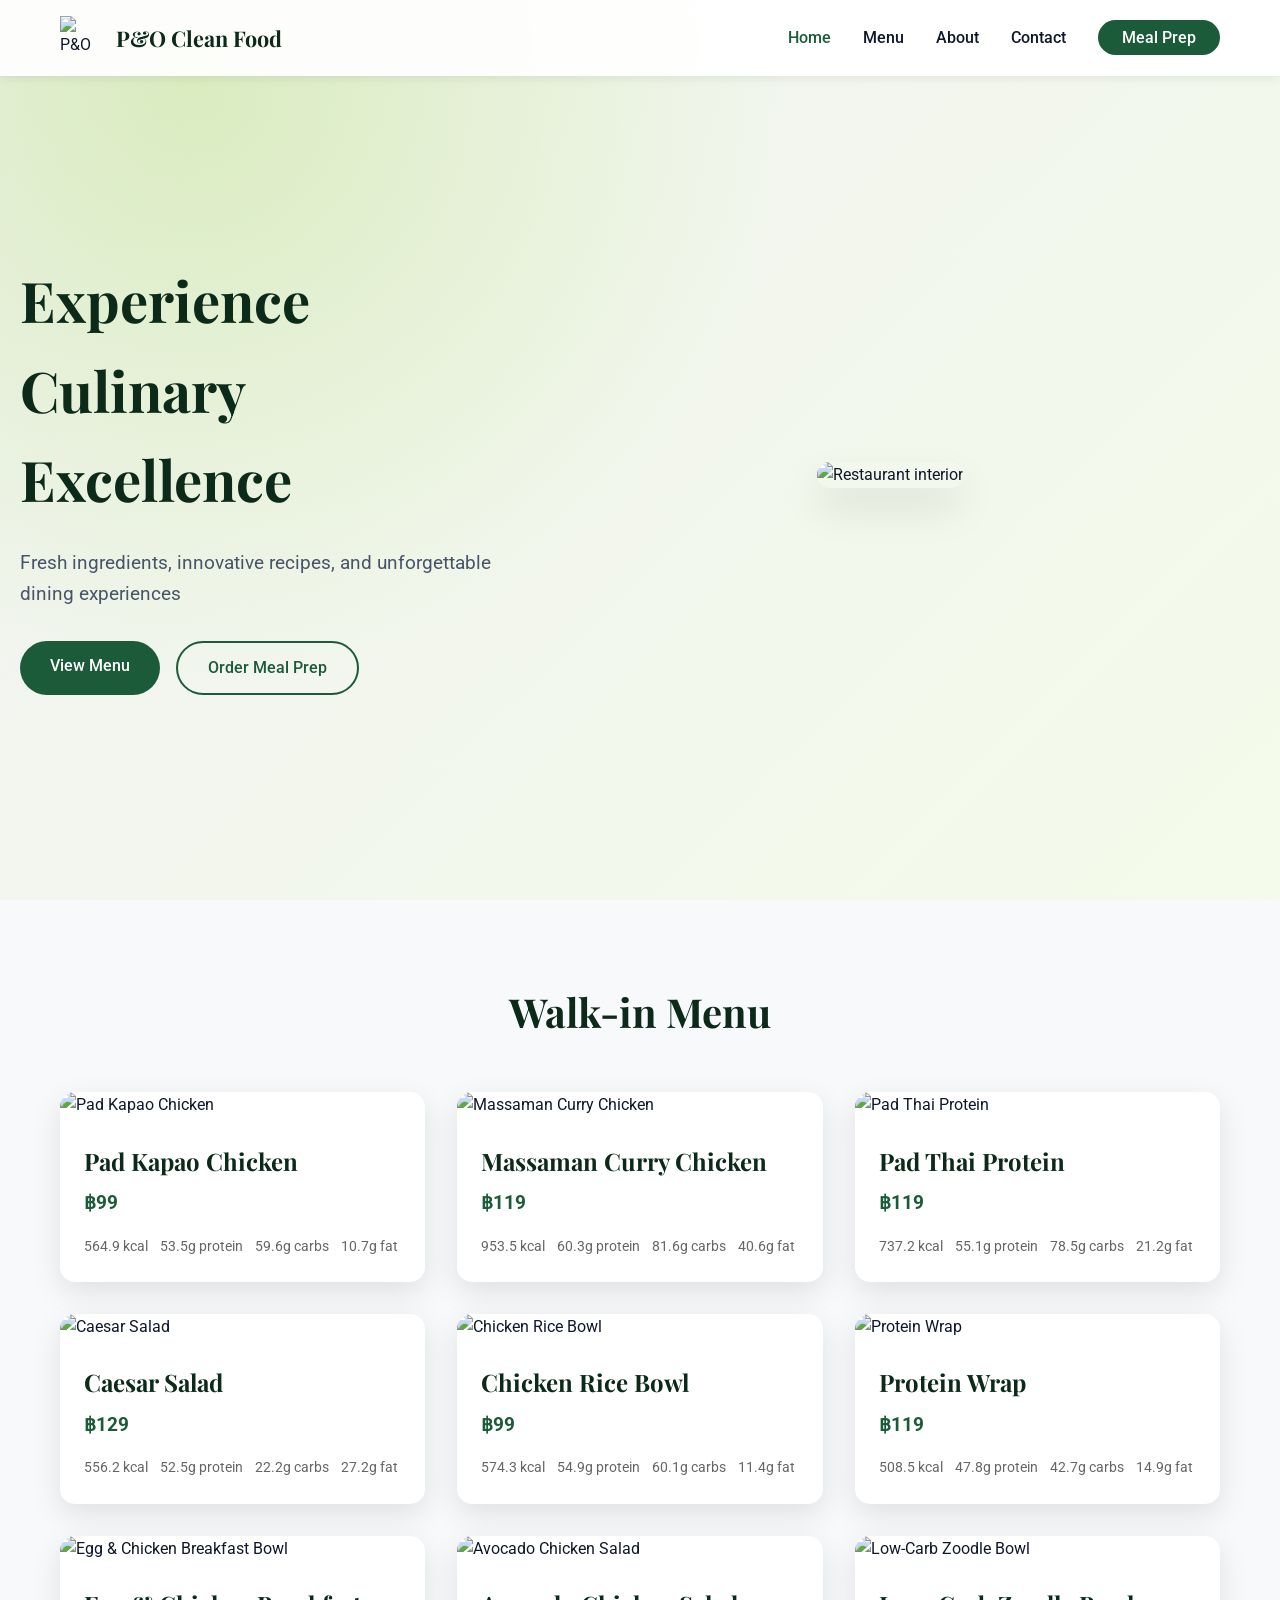
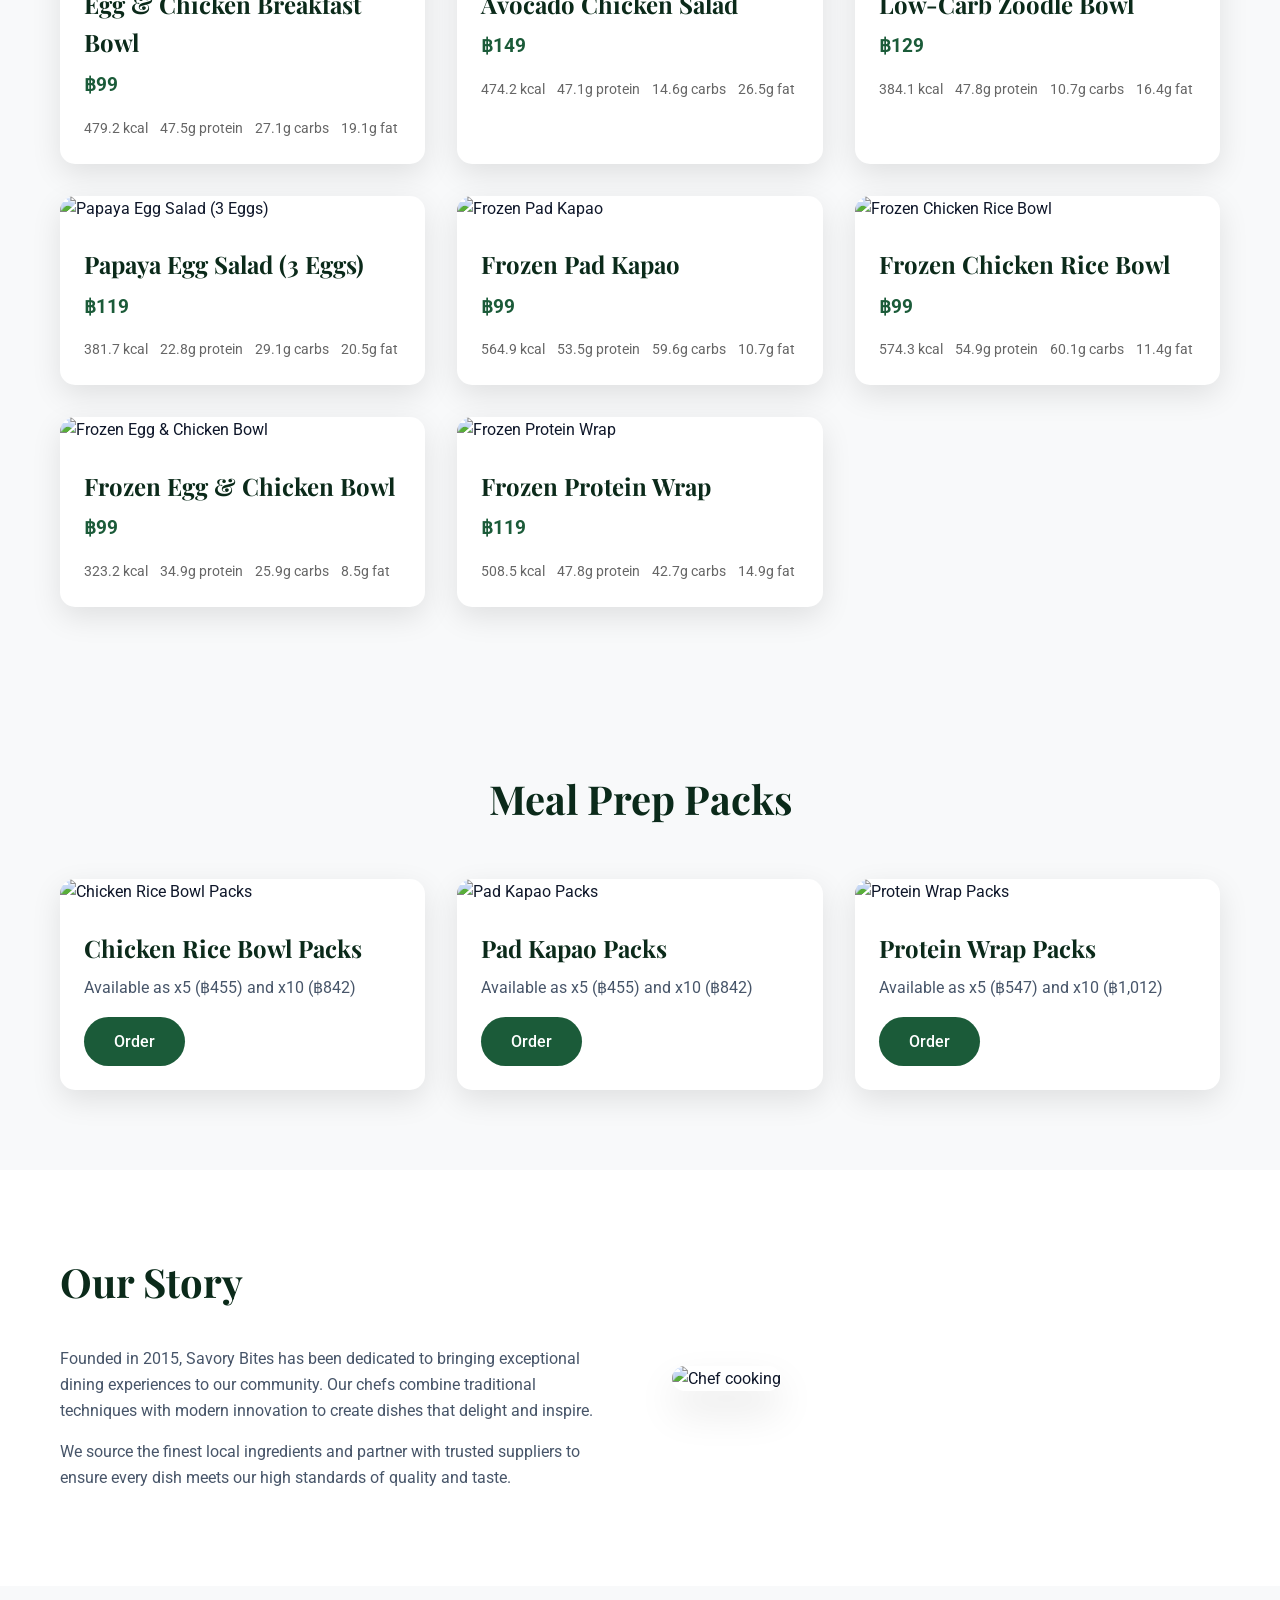
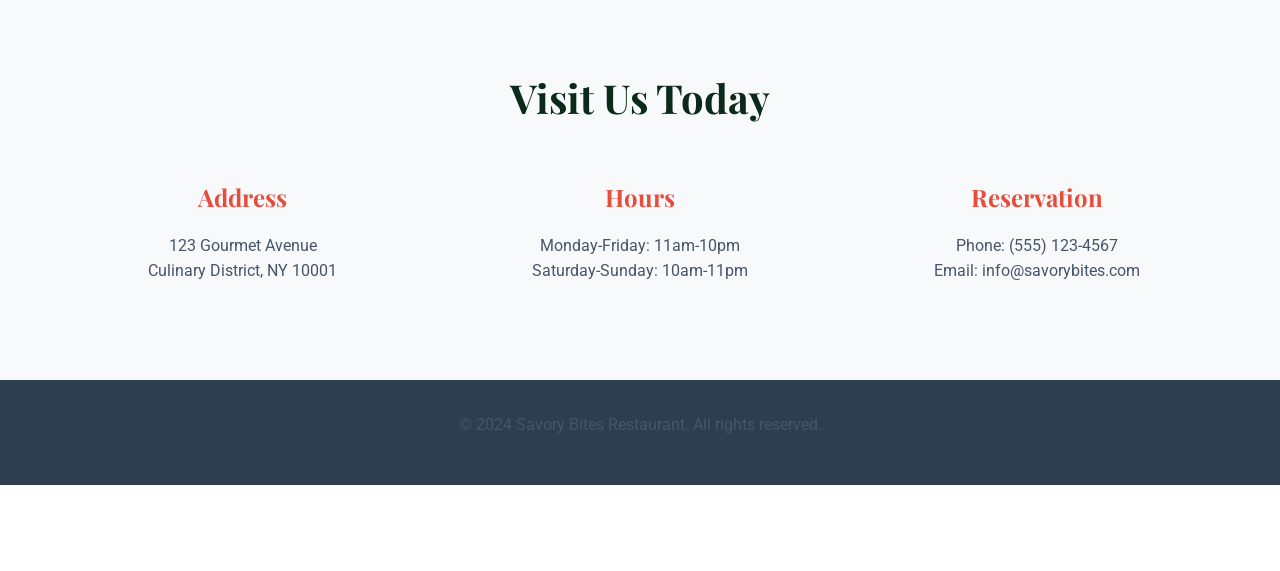
==== index.html @ ff05e1b7 "Initial commit" ====
<!DOCTYPE html>
<html lang="en">
<head>
    <meta charset="UTF-8">
    <meta name="viewport" content="width=device-width, initial-scale=1.0">
    <title>Savory Bites Restaurant</title>
    <link rel="stylesheet" href="styles.css">
    <link rel="icon" href="images/logo.png">
    <link rel="apple-touch-icon" href="images/logo.png">
    <link href="https://fonts.googleapis.com/css2?family=Playfair+Display:wght@400;700&family=Roboto:wght@300;400;500&display=swap" rel="stylesheet">
</head>
<body>
    <header>
        <nav class="navbar">
            <div class="nav-container">
                <div class="logo">
                    <a href="#home" class="brand">
                        <img class="brand-logo" src="images/logo.png" alt="P&O Clean Food" onerror="this.onerror=null;this.src='https://images.unsplash.com/photo-1490645935967-10de6ba17061?ixlib=rb-4.0.3&auto=format&fit=crop&w=256&q=80';">
                        <span class="brand-text">P&amp;O Clean Food</span>
                    </a>
                </div>
                <ul class="nav-menu">
                    <li><a href="#home">Home</a></li>
                    <li><a href="#menu">Menu</a></li>
                    <li><a href="#about">About</a></li>
                    <li><a href="#contact">Contact</a></li>
                    <li><a href="meal-prep.html" class="nav-cta">Meal Prep</a></li>
                </ul>
                <div class="hamburger">
                    <span></span>
                    <span></span>
                    <span></span>
                </div>
            </div>
        </nav>
    </header>

    <main>
        <section id="home" class="hero">
            <div class="hero-content">
                <h2>Experience Culinary Excellence</h2>
                <p>Fresh ingredients, innovative recipes, and unforgettable dining experiences</p>
                <div class="hero-buttons">
                    <a href="#menu" class="btn btn-primary">View Menu</a>
                    <a href="meal-prep.html" class="btn btn-secondary">Order Meal Prep</a>
                </div>
            </div>
            <div class="hero-image">
                <img src="https://images.unsplash.com/photo-1414235077428-338989a2e8c0?ixlib=rb-4.0.3&ixid=M3wxMjA3fDB8MHxwaG90by1wYWdlfHx8fGVufDB8fHx8fA%3D%3D&auto=format&fit=crop&w=2070&q=80" alt="Restaurant interior">
            </div>
        </section>

        <section id="menu" class="menu-section">
            <div class="container">
                <h2>Walk-in Menu</h2>
                <div class="menu-grid">
                    <div class="menu-item">
                        <img src="https://images.unsplash.com/photo-1604908554162-45f4b0d7d6b1?ixlib=rb-4.0.3&auto=format&fit=crop&w=1000&q=80" alt="Pad Kapao Chicken">
                        <h3>Pad Kapao Chicken</h3>
                        <p class="price">฿99</p>
                        <div class="menu-nutrition">
                            <span>564.9 kcal</span>
                            <span>53.5g protein</span>
                            <span>59.6g carbs</span>
                            <span>10.7g fat</span>
                        </div>
                    </div>
                    <div class="menu-item">
                        <img src="https://images.unsplash.com/photo-1604908176982-6c6d61c4b2f8?ixlib=rb-4.0.3&auto=format&fit=crop&w=1000&q=80" alt="Massaman Curry Chicken">
                        <h3>Massaman Curry Chicken</h3>
                        <p class="price">฿119</p>
                        <div class="menu-nutrition">
                            <span>953.5 kcal</span>
                            <span>60.3g protein</span>
                            <span>81.6g carbs</span>
                            <span>40.6g fat</span>
                        </div>
                    </div>
                    <div class="menu-item">
                        <img src="https://images.unsplash.com/photo-1585937421612-70a008356fbe?ixlib=rb-4.0.3&auto=format&fit=crop&w=1000&q=80" alt="Pad Thai Protein">
                        <h3>Pad Thai Protein</h3>
                        <p class="price">฿119</p>
                        <div class="menu-nutrition">
                            <span>737.2 kcal</span>
                            <span>55.1g protein</span>
                            <span>78.5g carbs</span>
                            <span>21.2g fat</span>
                        </div>
                    </div>
                    <div class="menu-item">
                        <img src="https://images.unsplash.com/photo-1550317138-10000687a72b?ixlib=rb-4.0.3&auto=format&fit=crop&w=1000&q=80" alt="Caesar Salad">
                        <h3>Caesar Salad</h3>
                        <p class="price">฿129</p>
                        <div class="menu-nutrition">
                            <span>556.2 kcal</span>
                            <span>52.5g protein</span>
                            <span>22.2g carbs</span>
                            <span>27.2g fat</span>
                        </div>
                    </div>
                    <div class="menu-item">
                        <img src="https://images.unsplash.com/photo-1512058564366-18510be2db19?ixlib=rb-4.0.3&auto=format&fit=crop&w=1000&q=80" alt="Chicken Rice Bowl">
                        <h3>Chicken Rice Bowl</h3>
                        <p class="price">฿99</p>
                        <div class="menu-nutrition">
                            <span>574.3 kcal</span>
                            <span>54.9g protein</span>
                            <span>60.1g carbs</span>
                            <span>11.4g fat</span>
                        </div>
                    </div>
                    <div class="menu-item">
                        <img src="https://images.unsplash.com/photo-1523986371872-9d3ba2e2f642?ixlib=rb-4.0.3&auto=format&fit=crop&w=1000&q=80" alt="Protein Wrap">
                        <h3>Protein Wrap</h3>
                        <p class="price">฿119</p>
                        <div class="menu-nutrition">
                            <span>508.5 kcal</span>
                            <span>47.8g protein</span>
                            <span>42.7g carbs</span>
                            <span>14.9g fat</span>
                        </div>
                    </div>
                    <div class="menu-item">
                        <img src="https://images.unsplash.com/photo-1604503468506-a8da13d82791?ixlib=rb-4.0.3&auto=format&fit=crop&w=1000&q=80" alt="Egg &amp; Chicken Breakfast Bowl">
                        <h3>Egg &amp; Chicken Breakfast Bowl</h3>
                        <p class="price">฿99</p>
                        <div class="menu-nutrition">
                            <span>479.2 kcal</span>
                            <span>47.5g protein</span>
                            <span>27.1g carbs</span>
                            <span>19.1g fat</span>
                        </div>
                    </div>
                    <div class="menu-item">
                        <img src="https://images.unsplash.com/photo-1551892374-ecf8754cf8b0?ixlib=rb-4.0.3&auto=format&fit=crop&w=1000&q=80" alt="Avocado Chicken Salad">
                        <h3>Avocado Chicken Salad</h3>
                        <p class="price">฿149</p>
                        <div class="menu-nutrition">
                            <span>474.2 kcal</span>
                            <span>47.1g protein</span>
                            <span>14.6g carbs</span>
                            <span>26.5g fat</span>
                        </div>
                    </div>
                    <div class="menu-item">
                        <img src="https://images.unsplash.com/photo-1512621776951-a57141f2eefd?ixlib=rb-4.0.3&auto=format&fit=crop&w=1000&q=80" alt="Low-Carb Zoodle Bowl">
                        <h3>Low-Carb Zoodle Bowl</h3>
                        <p class="price">฿129</p>
                        <div class="menu-nutrition">
                            <span>384.1 kcal</span>
                            <span>47.8g protein</span>
                            <span>10.7g carbs</span>
                            <span>16.4g fat</span>
                        </div>
                    </div>
                    <div class="menu-item">
                        <img src="https://images.unsplash.com/photo-1540189549336-e6e99c3679fe?ixlib=rb-4.0.3&auto=format&fit=crop&w=1000&q=80" alt="Papaya Egg Salad (3 Eggs)">
                        <h3>Papaya Egg Salad (3 Eggs)</h3>
                        <p class="price">฿119</p>
                        <div class="menu-nutrition">
                            <span>381.7 kcal</span>
                            <span>22.8g protein</span>
                            <span>29.1g carbs</span>
                            <span>20.5g fat</span>
                        </div>
                    </div>
                    <div class="menu-item">
                        <img src="https://images.unsplash.com/photo-1604908554162-45f4b0d7d6b1?ixlib=rb-4.0.3&auto=format&fit=crop&w=1000&q=80" alt="Frozen Pad Kapao">
                        <h3>Frozen Pad Kapao</h3>
                        <p class="price">฿99</p>
                        <div class="menu-nutrition">
                            <span>564.9 kcal</span>
                            <span>53.5g protein</span>
                            <span>59.6g carbs</span>
                            <span>10.7g fat</span>
                        </div>
                    </div>
                    <div class="menu-item">
                        <img src="https://images.unsplash.com/photo-1512058564366-18510be2db19?ixlib=rb-4.0.3&auto=format&fit=crop&w=1000&q=80" alt="Frozen Chicken Rice Bowl">
                        <h3>Frozen Chicken Rice Bowl</h3>
                        <p class="price">฿99</p>
                        <div class="menu-nutrition">
                            <span>574.3 kcal</span>
                            <span>54.9g protein</span>
                            <span>60.1g carbs</span>
                            <span>11.4g fat</span>
                        </div>
                    </div>
                    <div class="menu-item">
                        <img src="https://images.unsplash.com/photo-1617196034796-73c9a83994c4?ixlib=rb-4.0.3&auto=format&fit=crop&w=1000&q=80" alt="Frozen Egg &amp; Chicken Bowl">
                        <h3>Frozen Egg &amp; Chicken Bowl</h3>
                        <p class="price">฿99</p>
                        <div class="menu-nutrition">
                            <span>323.2 kcal</span>
                            <span>34.9g protein</span>
                            <span>25.9g carbs</span>
                            <span>8.5g fat</span>
                        </div>
                    </div>
                    <div class="menu-item">
                        <img src="https://images.unsplash.com/photo-1523986371872-9d3ba2e2f642?ixlib=rb-4.0.3&auto=format&fit=crop&w=1000&q=80" alt="Frozen Protein Wrap">
                        <h3>Frozen Protein Wrap</h3>
                        <p class="price">฿119</p>
                        <div class="menu-nutrition">
                            <span>508.5 kcal</span>
                            <span>47.8g protein</span>
                            <span>42.7g carbs</span>
                            <span>14.9g fat</span>
                        </div>
                    </div>
                </div>
            </div>
        </section>

        <section id="meal-prep" class="menu-section">
            <div class="container">
                <h2>Meal Prep Packs</h2>
                <div class="menu-grid">
                    <div class="menu-item">
                        <img src="https://images.unsplash.com/photo-1546069901-ba9599a7e63c?ixlib=rb-4.0.3&ixid=M3wxMjA3fDB8MHxwaG90by1wYWdlfHx8fGVufDB8fHx8fA%3D%3D&auto=format&fit=crop&w=1000&q=80" alt="Chicken Rice Bowl Packs">
                        <h3>Chicken Rice Bowl Packs</h3>
                        <p>Available as x5 (฿455) and x10 (฿842)</p>
                        <a href="meal-prep.html" class="btn btn-primary" style="margin: 0 1.5rem 1.5rem;">Order</a>
                    </div>
                    <div class="menu-item">
                        <img src="https://images.unsplash.com/photo-1604908554162-45f4b0d7d6b1?ixlib=rb-4.0.3&auto=format&fit=crop&w=1000&q=80" alt="Pad Kapao Packs">
                        <h3>Pad Kapao Packs</h3>
                        <p>Available as x5 (฿455) and x10 (฿842)</p>
                        <a href="meal-prep.html" class="btn btn-primary" style="margin: 0 1.5rem 1.5rem;">Order</a>
                    </div>
                    <div class="menu-item">
                        <img src="https://images.unsplash.com/photo-1523986371872-9d3ba2e2f642?ixlib=rb-4.0.3&auto=format&fit=crop&w=1000&q=80" alt="Protein Wrap Packs">
                        <h3>Protein Wrap Packs</h3>
                        <p>Available as x5 (฿547) and x10 (฿1,012)</p>
                        <a href="meal-prep.html" class="btn btn-primary" style="margin: 0 1.5rem 1.5rem;">Order</a>
                    </div>
                </div>
            </div>
        </section>

        <section id="about" class="about-section">
            <div class="container">
                <div class="about-content">
                    <div class="about-text">
                        <h2>Our Story</h2>
                        <p>Founded in 2015, Savory Bites has been dedicated to bringing exceptional dining experiences to our community. Our chefs combine traditional techniques with modern innovation to create dishes that delight and inspire.</p>
                        <p>We source the finest local ingredients and partner with trusted suppliers to ensure every dish meets our high standards of quality and taste.</p>
                    </div>
                    <div class="about-image">
                        <img src="https://images.unsplash.com/photo-1556761175-b413da4baf28?ixlib=rb-4.0.3&ixid=M3wxMjA3fDB8MHxwaG90by1wYWdlfHx8fGVufDB8fHx8fA%3D%3D&auto=format&fit=crop&w=1000&q=80" alt="Chef cooking">
                    </div>
                </div>
            </div>
        </section>

        <section id="contact" class="contact-section">
            <div class="container">
                <h2>Visit Us Today</h2>
                <div class="contact-info">
                    <div class="contact-item">
                        <h3>Address</h3>
                        <p>123 Gourmet Avenue<br>Culinary District, NY 10001</p>
                    </div>
                    <div class="contact-item">
                        <h3>Hours</h3>
                        <p>Monday-Friday: 11am-10pm<br>Saturday-Sunday: 10am-11pm</p>
                    </div>
                    <div class="contact-item">
                        <h3>Reservation</h3>
                        <p>Phone: (555) 123-4567<br>Email: info@savorybites.com</p>
                    </div>
                </div>
            </div>
        </section>
    </main>

    <footer>
        <div class="container">
            <p>&copy; 2024 Savory Bites Restaurant. All rights reserved.</p>
        </div>
    </footer>

    <script src="script.js"></script>
</body>
</html>
---- styles.css ----
/* Reset and Base Styles */
* {
    margin: 0;
    padding: 0;
    box-sizing: border-box;
}

body {
    font-family: 'Roboto', sans-serif;
    line-height: 1.6;
    color: var(--text);
    background-color: var(--bg);
}

:root {
    --bg: #ffffff;
    --surface: #ffffff;
    --text: #0f172a;
    --muted: #475569;

    --brand-900: #0b2a1a;
    --brand-700: #0f3d26;
    --brand-500: #1b5b39;
    --accent-500: #94d52d;
    --accent-600: #7fb923;

    --primary: var(--brand-500);
    --primary-hover: var(--brand-700);
    --accent: var(--accent-500);
    --danger: #e74c3c;

    --shadow: 0 10px 30px rgba(0,0,0,0.10);
}

.container {
    max-width: 1200px;
    margin: 0 auto;
    padding: 0 20px;
}

/* Typography */
h1, h2, h3 {
    font-family: 'Playfair Display', serif;
    margin-bottom: 1rem;
}

h1 {
    font-size: 3rem;
    color: var(--brand-900);
}

h2 {
    font-size: 2.5rem;
    color: var(--brand-900);
    text-align: center;
    margin-bottom: 3rem;
}

h3 {
    font-size: 1.5rem;
    color: var(--brand-900);
}

p {
    margin-bottom: 1rem;
    color: var(--muted);
}

/* Navigation */
.navbar {
    background: rgba(255,255,255,0.92);
    backdrop-filter: blur(10px);
    box-shadow: 0 2px 10px rgba(0,0,0,0.08);
    position: fixed;
    top: 0;
    width: 100%;
    z-index: 1000;
}

.nav-container {
    display: flex;
    justify-content: space-between;
    align-items: center;
    padding: 1rem 20px;
    max-width: 1200px;
    margin: 0 auto;
}

.brand {
    display: flex;
    align-items: center;
    gap: 0.75rem;
    text-decoration: none;
    color: inherit;
    min-width: 0;
}

.brand-logo {
    width: 44px;
    height: 44px;
    object-fit: contain;
}

.brand-text {
    font-family: 'Playfair Display', serif;
    font-weight: 700;
    font-size: 1.35rem;
    color: var(--brand-900);
    white-space: nowrap;
    overflow: hidden;
    text-overflow: ellipsis;
}

.nav-menu {
    display: flex;
    list-style: none;
    gap: 2rem;
}

.nav-menu a {
    text-decoration: none;
    color: var(--text);
    font-weight: 500;
    transition: color 0.3s ease;
}

.nav-menu a:hover,
.nav-menu a.active {
    color: var(--primary);
}

.nav-cta {
    background: var(--primary);
    color: white !important;
    padding: 0.5rem 1.5rem;
    border-radius: 25px;
    transition: background 0.3s ease;
}

.nav-cta:hover {
    background: var(--primary-hover) !important;
}

.hamburger {
    display: none;
    flex-direction: column;
    cursor: pointer;
}

.hamburger span {
    width: 25px;
    height: 3px;
    background: #333;
    margin: 3px 0;
    transition: 0.3s;
}

/* Buttons */
.btn {
    display: inline-block;
    padding: 12px 30px;
    text-decoration: none;
    border-radius: 30px;
    font-weight: 500;
    transition: all 0.3s ease;
    border: none;
    cursor: pointer;
    font-size: 1rem;
}

.btn-primary {
    background: var(--primary);
    color: white;
}

.btn-primary:hover {
    background: var(--primary-hover);
    transform: translateY(-2px);
}

.btn-secondary {
    background: transparent;
    color: var(--primary);
    border: 2px solid var(--primary);
}

.btn-secondary:hover {
    background: var(--primary);
    color: white;
}

.btn-sm {
    padding: 8px 16px;
    font-size: 0.9rem;
}

/* Hero Section */
.hero {
    display: flex;
    align-items: center;
    min-height: 100vh;
    padding: 100px 20px 50px;
    background: radial-gradient(1200px circle at 15% 10%, rgba(148, 213, 45, 0.25), transparent 50%),
        linear-gradient(135deg, rgba(11, 42, 26, 0.06) 0%, rgba(148, 213, 45, 0.10) 100%);
}

.hero-content {
    flex: 1;
    max-width: 500px;
}

.hero-content h2 {
    font-size: 3.5rem;
    margin-bottom: 1.5rem;
    text-align: left;
    color: var(--brand-900);
}

.hero-content p {
    font-size: 1.2rem;
    margin-bottom: 2rem;
    color: var(--muted);
}

.hero-buttons {
    display: flex;
    gap: 1rem;
}

.hero-image {
    flex: 1;
    text-align: center;
}

.hero-image img {
    max-width: 100%;
    height: auto;
    border-radius: 20px;
    box-shadow: 0 20px 40px rgba(0,0,0,0.1);
}

/* Menu Section */
.menu-section {
    padding: 80px 0;
    background: #f8f9fa;
}

.menu-grid {
    display: grid;
    grid-template-columns: repeat(auto-fit, minmax(300px, 1fr));
    gap: 2rem;
}

.menu-item {
    background: white;
    border-radius: 15px;
    overflow: hidden;
    box-shadow: var(--shadow);
    transition: transform 0.3s ease, box-shadow 0.3s ease;
}

.menu-item:hover {
    transform: translateY(-10px);
    box-shadow: 0 20px 40px rgba(0,0,0,0.15);
}

.menu-item img {
    width: 100%;
    height: 200px;
    object-fit: cover;
}

.menu-item h3 {
    padding: 1.5rem 1.5rem 0.5rem;
    margin: 0;
}

.menu-item p {
    padding: 0 1.5rem;
    margin-bottom: 1rem;
}

.price {
    display: block;
    padding: 0 1.5rem 1.5rem;
    font-weight: bold;
    color: var(--primary);
    font-size: 1.2rem;
}

.menu-nutrition {
    display: flex;
    gap: 0.75rem;
    flex-wrap: wrap;
    padding: 0 1.5rem 1.5rem;
    font-size: 0.9rem;
    color: #666;
}

/* About Section */
.about-section {
    padding: 80px 0;
}

.about-content {
    display: grid;
    grid-template-columns: 1fr 1fr;
    gap: 4rem;
    align-items: center;
}

.about-text h2 {
    text-align: left;
    margin-bottom: 2rem;
}

.about-image img {
    width: 100%;
    height: auto;
    border-radius: 15px;
    box-shadow: 0 20px 40px rgba(0,0,0,0.1);
}

/* Contact Section */
.contact-section {
    padding: 80px 0;
    background: #f8f9fa;
}

.contact-info {
    display: grid;
    grid-template-columns: repeat(auto-fit, minmax(250px, 1fr));
    gap: 2rem;
    text-align: center;
}

.contact-item h3 {
    color: #e74c3c;
    margin-bottom: 1rem;
}

/* Footer */
footer {
    background: #2c3e50;
    color: white;
    text-align: center;
    padding: 2rem 0;
}

.mini-cart {
    position: fixed;
    left: 0;
    right: 0;
    bottom: 0;
    z-index: 1200;
    padding: 12px;
    background: rgba(255,255,255,0.90);
    backdrop-filter: blur(10px);
    border-top: 1px solid rgba(15, 23, 42, 0.08);
}

.mini-cart__content {
    max-width: 1200px;
    margin: 0 auto;
    display: flex;
    gap: 12px;
    align-items: center;
    justify-content: space-between;
}

.mini-cart__items {
    display: flex;
    gap: 8px;
    flex-wrap: wrap;
    align-items: center;
    min-width: 0;
    flex: 1;
}

.mini-cart__pill {
    display: inline-flex;
    align-items: center;
    padding: 6px 10px;
    border-radius: 999px;
    background: rgba(27, 91, 57, 0.10);
    color: var(--brand-900);
    font-size: 0.9rem;
    white-space: nowrap;
}

.mini-cart__right {
    display: flex;
    gap: 10px;
    align-items: center;
}

.mini-cart__total {
    font-weight: 800;
    color: var(--primary);
}

.modal {
    position: fixed;
    inset: 0;
    z-index: 1400;
    display: flex;
    align-items: center;
    justify-content: center;
    padding: 16px;
}

.modal__backdrop {
    position: absolute;
    inset: 0;
    background: rgba(2, 6, 23, 0.55);
}

.modal__panel {
    position: relative;
    width: 100%;
    max-width: 560px;
    background: var(--surface);
    border-radius: 16px;
    box-shadow: 0 30px 80px rgba(0,0,0,0.35);
    overflow: hidden;
}

.modal__header {
    display: flex;
    align-items: center;
    justify-content: space-between;
    padding: 16px 18px;
    border-bottom: 1px solid rgba(15, 23, 42, 0.08);
}

.modal__header h3 {
    margin: 0;
}

.modal__close {
    width: 40px;
    height: 40px;
    border-radius: 10px;
    border: none;
    background: rgba(27, 91, 57, 0.10);
    color: var(--brand-900);
    font-size: 1.6rem;
    cursor: pointer;
}

.modal__body {
    padding: 16px 18px;
}

.modal__footer {
    padding: 14px 18px;
    border-top: 1px solid rgba(15, 23, 42, 0.08);
    display: flex;
    justify-content: flex-end;
    gap: 10px;
}

.form-row {
    margin-bottom: 14px;
}

.form-label {
    display: block;
    font-weight: 700;
    color: var(--brand-900);
    margin-bottom: 8px;
}

.form-input {
    width: 100%;
    padding: 12px 12px;
    border-radius: 12px;
    border: 2px solid rgba(15, 23, 42, 0.12);
    outline: none;
    font-size: 1rem;
}

.form-input:focus {
    border-color: rgba(27, 91, 57, 0.45);
    box-shadow: 0 0 0 4px rgba(148, 213, 45, 0.18);
}

.segmented {
    display: grid;
    grid-template-columns: 1fr 1fr;
    gap: 10px;
}

.segmented__item {
    display: flex;
    align-items: center;
    justify-content: center;
    gap: 10px;
    padding: 12px 12px;
    border: 2px solid rgba(15, 23, 42, 0.12);
    border-radius: 12px;
    cursor: pointer;
    user-select: none;
    color: var(--brand-900);
    font-weight: 700;
}

.segmented__item input {
    accent-color: var(--primary);
}

.modal__preview {
    margin-top: 16px;
}

.modal__preview-title {
    font-weight: 800;
    color: var(--brand-900);
    margin-bottom: 8px;
}

.modal__preview-box {
    margin: 0;
    white-space: pre-wrap;
    background: rgba(2, 6, 23, 0.04);
    border: 1px solid rgba(15, 23, 42, 0.08);
    border-radius: 12px;
    padding: 12px;
    color: var(--text);
    max-height: 200px;
    overflow: auto;
}

body {
    padding-bottom: 86px;
}

/* Meal Prep Specific Styles */
.meal-prep-hero {
    background: radial-gradient(900px circle at 20% 15%, rgba(148, 213, 45, 0.35), transparent 55%),
        linear-gradient(135deg, var(--brand-900) 0%, var(--brand-500) 100%);
    color: white;
    text-align: center;
    padding: 150px 20px 80px;
}

.meal-prep-hero h1 {
    font-size: 3.5rem;
    margin-bottom: 1rem;
    color: white;
}

.meal-prep-hero p {
    font-size: 1.3rem;
    color: rgba(255,255,255,0.9);
    max-width: 600px;
    margin: 0 auto;
}

.meal-prep-options {
    padding: 80px 0;
}

.plan-grid {
    display: grid;
    grid-template-columns: repeat(auto-fit, minmax(300px, 1fr));
    gap: 2rem;
}

.plan-card {
    background: white;
    border-radius: 15px;
    padding: 2rem;
    box-shadow: 0 10px 30px rgba(0,0,0,0.1);
    transition: transform 0.3s ease, box-shadow 0.3s ease;
    position: relative;
}

.plan-card:hover {
    transform: translateY(-5px);
    box-shadow: 0 20px 40px rgba(0,0,0,0.15);
}

.plan-card.featured {
    border: 3px solid #e74c3c;
    transform: scale(1.05);
}

.plan-badge {
    position: absolute;
    top: -15px;
    left: 50%;
    transform: translateX(-50%);
    background: #e74c3c;
    color: white;
    padding: 5px 20px;
    border-radius: 20px;
    font-size: 0.9rem;
    font-weight: bold;
}

.plan-header {
    text-align: center;
    margin-bottom: 2rem;
}

.plan-header h3 {
    margin-bottom: 1rem;
}

.plan-price {
    font-size: 2.5rem;
    font-weight: bold;
    color: #e74c3c;
}

.plan-price span {
    font-size: 1rem;
    color: #666;
    font-weight: normal;
}

.plan-features {
    list-style: none;
    margin-bottom: 2rem;
}

.plan-features li {
    padding: 0.5rem 0;
    border-bottom: 1px solid #eee;
    text-align: center;
}

.plan-features li:last-child {
    border-bottom: none;
}

/* Menu Selection */
.menu-selection {
    padding: 80px 0;
    background: #f8f9fa;
}

.meal-filters {
    display: flex;
    justify-content: center;
    gap: 1rem;
    margin-bottom: 3rem;
    flex-wrap: wrap;
}

.filter-btn {
    padding: 10px 20px;
    border: 2px solid #e74c3c;
    background: transparent;
    color: #e74c3c;
    border-radius: 25px;
    cursor: pointer;
    transition: all 0.3s ease;
    font-weight: 500;
}

.filter-btn.active,
.filter-btn:hover {
    background: #e74c3c;
    color: white;
}

.meals-grid {
    display: grid;
    grid-template-columns: repeat(auto-fit, minmax(350px, 1fr));
    gap: 2rem;
}

.meal-item {
    background: white;
    border-radius: 15px;
    overflow: hidden;
    box-shadow: 0 10px 30px rgba(0,0,0,0.1);
    transition: transform 0.3s ease;
}

.meal-item:hover {
    transform: translateY(-5px);
}

.meal-item img {
    width: 100%;
    height: 200px;
    object-fit: cover;
}

.meal-info {
    padding: 1.5rem;
}

.meal-price {
    margin: 0.25rem 0 0.75rem;
    font-weight: 700;
    color: var(--primary);
}

.meal-nutrition {
    display: flex;
    gap: 1rem;
    margin: 1rem 0;
    font-size: 0.9rem;
    color: #666;
    flex-wrap: wrap;
}

.meal-actions {
    display: flex;
    align-items: center;
    gap: 1rem;
}

.qty-stepper {
    display: inline-flex;
    align-items: center;
    border: 2px solid #ddd;
    border-radius: 10px;
    overflow: hidden;
    background: #fff;
}

.qty-btn {
    width: 44px;
    height: 40px;
    border: none;
    background: rgba(27, 91, 57, 0.10);
    color: var(--brand-900);
    font-weight: 800;
    font-size: 1.2rem;
    cursor: pointer;
}

.qty-btn:active {
    transform: translateY(1px);
}

.meal-quantity {
    width: 56px;
    height: 40px;
    padding: 8px;
    border: none;
    border-left: 2px solid #ddd;
    border-right: 2px solid #ddd;
    border-radius: 0;
    text-align: center;
    font-weight: 700;
}

.meal-quantity::-webkit-outer-spin-button,
.meal-quantity::-webkit-inner-spin-button {
    -webkit-appearance: none;
    margin: 0;
}

.meal-quantity {
    -moz-appearance: textfield;
    appearance: textfield;
}

/* Cart Summary */
.cart-summary {
    padding: 80px 0;
    background: white;
}

.cart-items {
    margin-bottom: 2rem;
}

.cart-item {
    display: flex;
    justify-content: space-between;
    align-items: center;
    padding: 1rem;
    border-bottom: 1px solid #eee;
}

.cart-total {
    text-align: right;
    font-size: 1.5rem;
    font-weight: bold;
    color: var(--primary);
    margin-bottom: 2rem;
}

.checkout-btn {
    display: block;
    width: 100%;
    max-width: 300px;
    margin: 0 auto;
}

/* Delivery Info */
.delivery-info {
    padding: 80px 0;
    background: #f8f9fa;
}

.delivery-grid {
    display: grid;
    grid-template-columns: repeat(auto-fit, minmax(250px, 1fr));
    gap: 2rem;
    text-align: center;
}

.delivery-icon {
    font-size: 3rem;
    margin-bottom: 1rem;
}

.delivery-item h3 {
    color: #e74c3c;
    margin-bottom: 1rem;
}

/* Responsive Design */
@media (max-width: 768px) {
    .hamburger {
        display: flex;
    }

    .nav-menu {
        position: fixed;
        left: -100%;
        top: 76px;
        flex-direction: column;
        background-color: white;
        width: 100%;
        text-align: center;
        transition: 0.3s;
        box-shadow: 0 10px 27px rgba(0,0,0,0.05);
        padding: 2rem 0;
    }

    .brand-logo {
        width: 38px;
        height: 38px;
    }

    .brand-text {
        font-size: 1.1rem;
    }

    .nav-menu.active {
        left: 0;
    }

    .hero {
        flex-direction: column;
        text-align: center;
        padding: 100px 20px 50px;
    }

    .hero-content {
        max-width: 100%;
        margin-bottom: 2rem;
    }

    .hero-content h2 {
        font-size: 2.5rem;
        text-align: center;
    }

    .hero-buttons {
        justify-content: center;
        flex-wrap: wrap;
    }

    .about-content {
        grid-template-columns: 1fr;
        gap: 2rem;
    }

    .plan-card.featured {
        transform: scale(1);
    }

    .meals-grid {
        grid-template-columns: 1fr;
    }

    .menu-grid {
        grid-template-columns: 1fr;
    }

    .meal-filters {
        justify-content: center;
    }
}

@media (max-width: 480px) {
    h1 {
        font-size: 2.5rem;
    }

    h2 {
        font-size: 2rem;
    }

    .hero-content h2 {
        font-size: 2rem;
    }

    .nav-container {
        padding: 0.85rem 16px;
    }

    .brand-logo {
        width: 34px;
        height: 34px;
    }

    .brand-text {
        font-size: 1.05rem;
        max-width: 180px;
    }

    .mini-cart {
        padding: 10px;
    }

    .mini-cart__content {
        align-items: stretch;
        flex-direction: column;
    }

    .mini-cart__right {
        width: 100%;
        justify-content: space-between;
    }

    .modal__footer {
        flex-direction: column;
    }

    .modal__footer .btn {
        width: 100%;
    }

    .meal-prep-hero h1 {
        font-size: 2.5rem;
    }

    .plan-grid {
        grid-template-columns: 1fr;
    }

    .delivery-grid {
        grid-template-columns: 1fr;
    }

    .meal-actions {
        gap: 0.75rem;
        justify-content: space-between;
    }
}
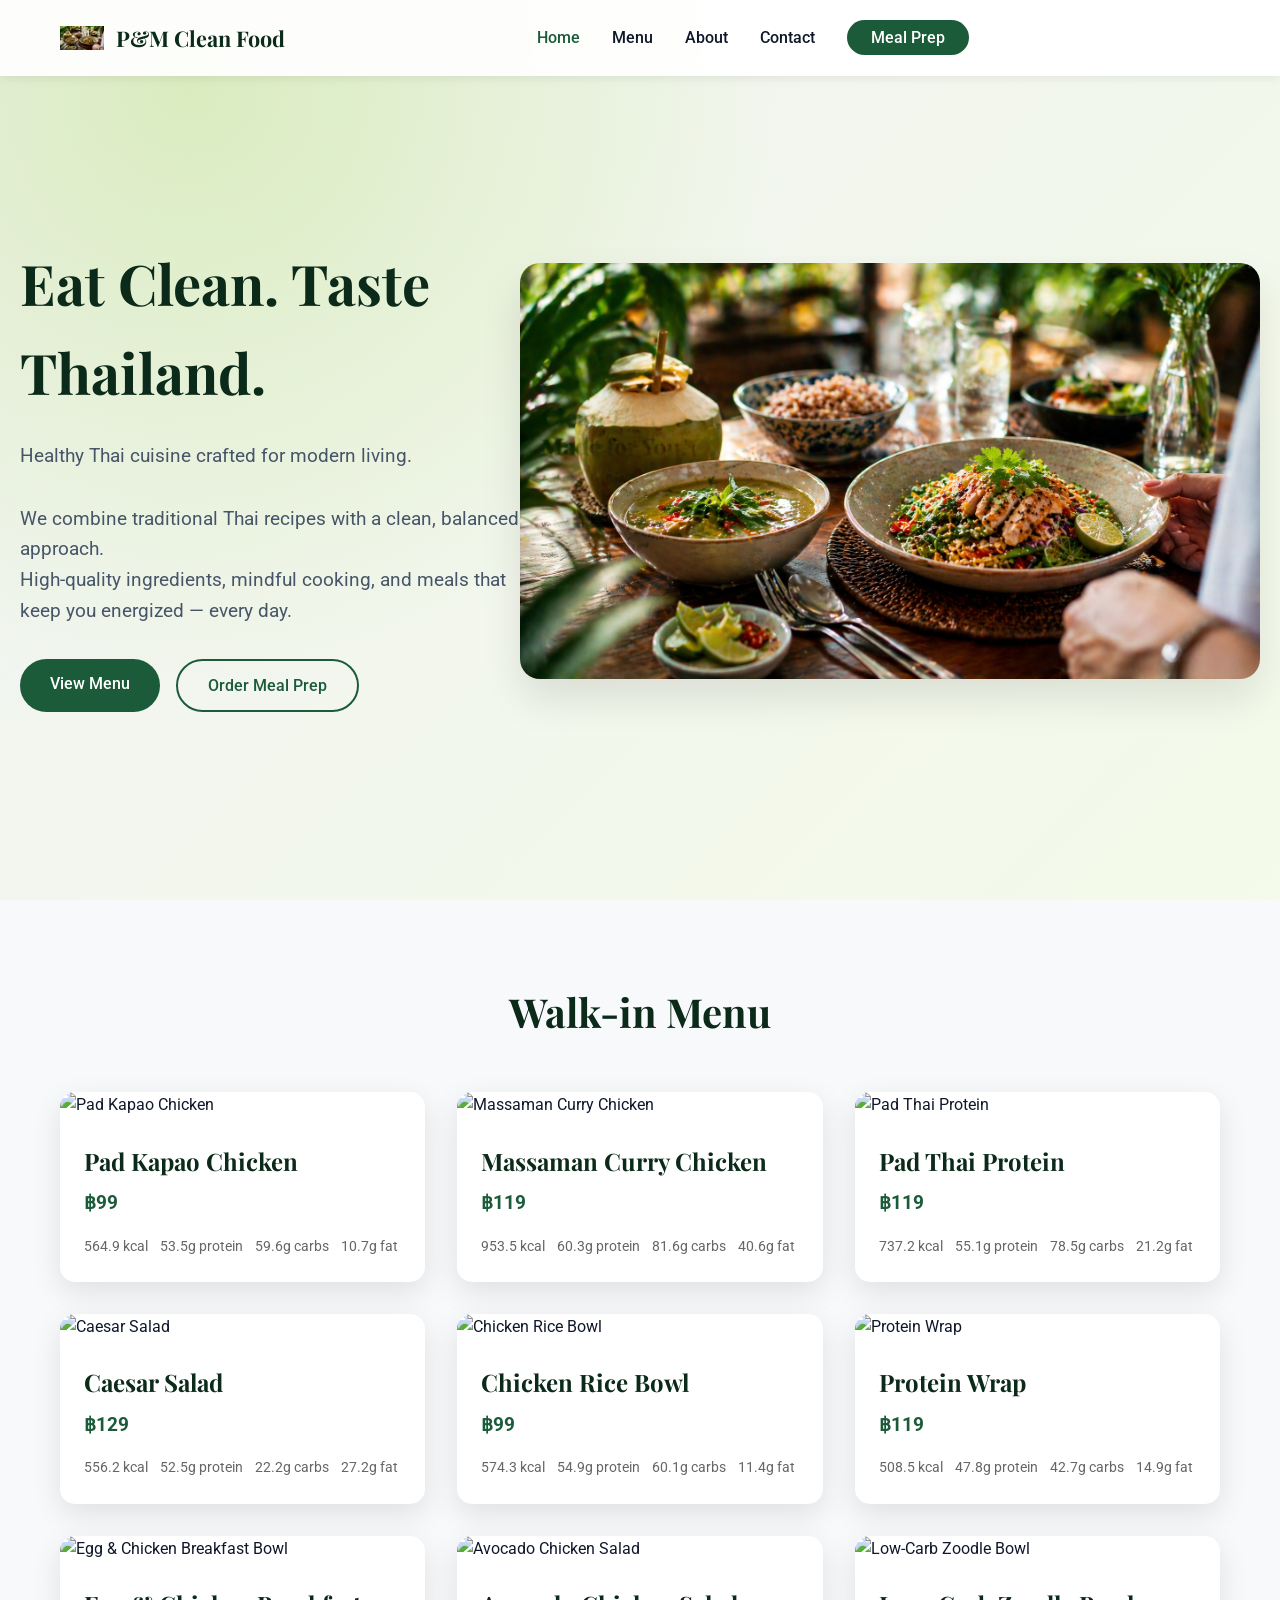
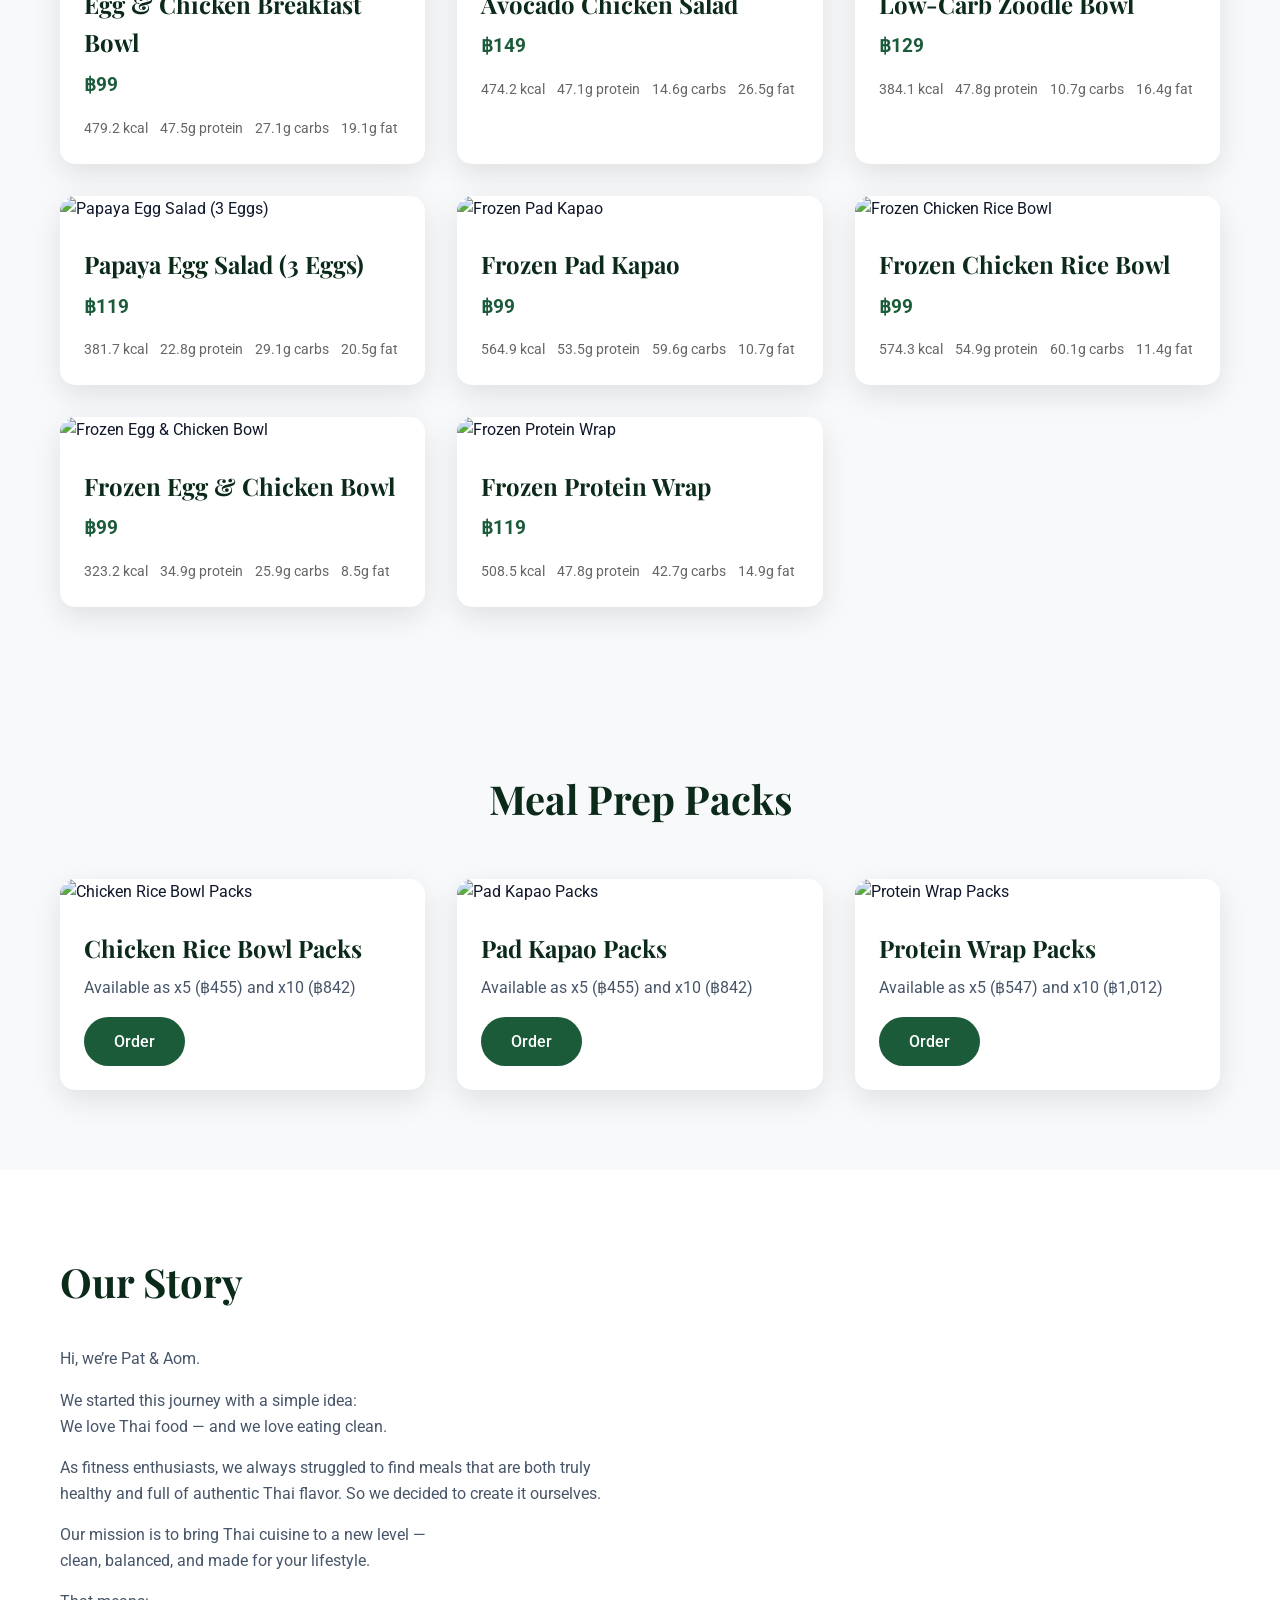
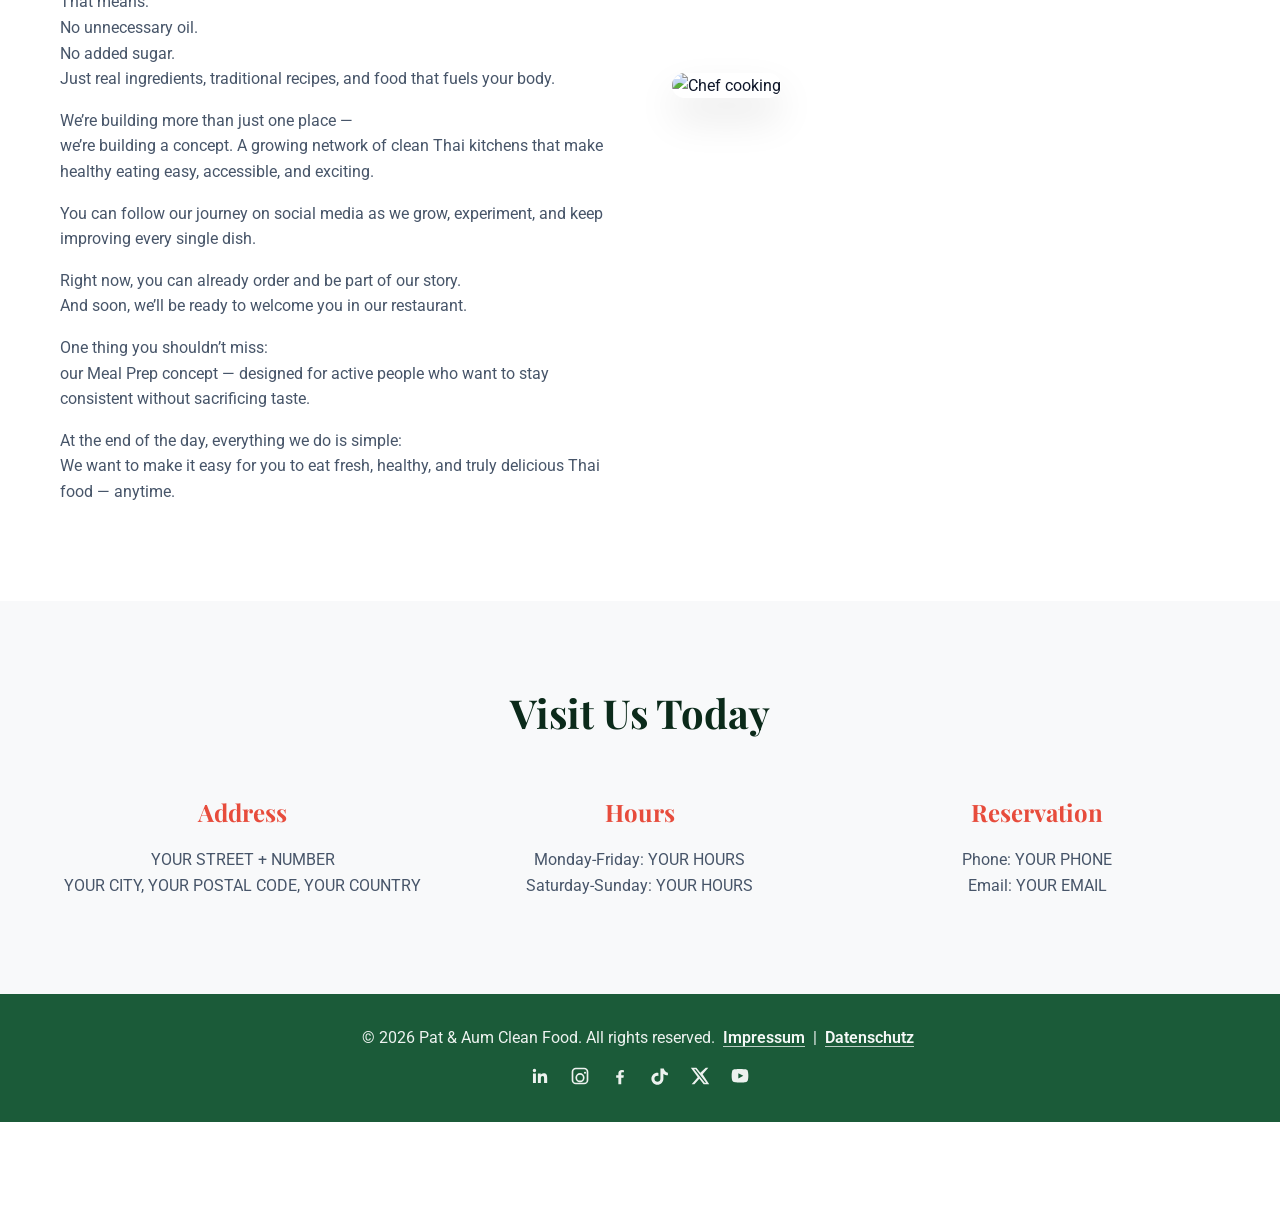
==== commit e6902f30: "Update branding, SEO, legal pages, UI improvements" ====
--- a/index.html
+++ b/index.html
@@ -3,7 +3,27 @@
 <head>
     <meta charset="UTF-8">
     <meta name="viewport" content="width=device-width, initial-scale=1.0">
-    <title>Savory Bites Restaurant</title>
+    <title>Pat &amp; Aum Clean Food</title>
+    <!-- SEO: Update the content values below to match your business (IMPORTANT for Google + Instagram link previews) -->
+    <!-- SEO TODO: Change this description to your real short marketing text (max ~160 chars). -->
+    <meta name="description" content="Pat &amp; Aum Clean Food – healthy Thai meal prep and clean food in Thailand. Order via WhatsApp for pickup or delivery.">
+    <!-- SEO TODO: Replace with your public website URL once deployed (e.g. https://pat-aum-clean-food.com/) -->
+    <link rel="canonical" href="https://example.com/">
+
+    <!-- Social Preview (Instagram/Facebook/WhatsApp) -->
+    <meta property="og:type" content="website">
+    <!-- SEO TODO: Replace with your deployed homepage URL -->
+    <meta property="og:url" content="https://example.com/">
+    <meta property="og:title" content="Pat &amp; Aum Clean Food">
+    <meta property="og:description" content="Healthy Thai meal prep and clean food. Order via WhatsApp for pickup or delivery.">
+    <!-- SEO TODO: Replace with a real public image URL (1200x630) once deployed. For now we point to the local logo. -->
+    <meta property="og:image" content="images/logo.png">
+
+    <!-- Twitter/X (also used by some preview generators) -->
+    <meta name="twitter:card" content="summary_large_image">
+    <meta name="twitter:title" content="Pat &amp; Aum Clean Food">
+    <meta name="twitter:description" content="Healthy Thai meal prep and clean food. Order via WhatsApp for pickup or delivery.">
+    <meta name="twitter:image" content="images/logo.png">
     <link rel="stylesheet" href="styles.css">
     <link rel="icon" href="images/logo.png">
     <link rel="apple-touch-icon" href="images/logo.png">
@@ -15,8 +35,8 @@
             <div class="nav-container">
                 <div class="logo">
                     <a href="#home" class="brand">
-                        <img class="brand-logo" src="images/logo.png" alt="P&O Clean Food" onerror="this.onerror=null;this.src='https://images.unsplash.com/photo-1490645935967-10de6ba17061?ixlib=rb-4.0.3&auto=format&fit=crop&w=256&q=80';">
-                        <span class="brand-text">P&amp;O Clean Food</span>
+                        <img class="brand-logo" src="images/logo-landing.png" alt="Pat &amp; Aum Clean Food" onerror="this.onerror=null;this.src='https://images.unsplash.com/photo-1490645935967-10de6ba17061?ixlib=rb-4.0.3&auto=format&fit=crop&w=256&q=80';">
+                        <span class="brand-text">P&amp;M Clean Food</span>
                     </a>
                 </div>
                 <ul class="nav-menu">
@@ -26,10 +46,13 @@
                     <li><a href="#contact">Contact</a></li>
                     <li><a href="meal-prep.html" class="nav-cta">Meal Prep</a></li>
                 </ul>
-                <div class="hamburger">
-                    <span></span>
-                    <span></span>
-                    <span></span>
+                <div class="nav-actions">
+                    <a href="meal-prep.html" class="nav-cta mobile-cta">Meal Prep</a>
+                    <div class="hamburger">
+                        <span></span>
+                        <span></span>
+                        <span></span>
+                    </div>
                 </div>
             </div>
         </nav>
@@ -38,15 +61,19 @@
     <main>
         <section id="home" class="hero">
             <div class="hero-content">
-                <h2>Experience Culinary Excellence</h2>
-                <p>Fresh ingredients, innovative recipes, and unforgettable dining experiences</p>
+                <h2>Eat Clean. Taste Thailand.</h2>
+                <p>Healthy Thai cuisine crafted for modern living.</p>
+                <div class="hero-image hero-image--inline">
+                    <img src="images/hero.png" alt="Restaurant interior">
+                </div>
+                <p>We combine traditional Thai recipes with a clean, balanced approach.<br>High-quality ingredients, mindful cooking, and meals that keep you energized — every day.</p>
                 <div class="hero-buttons">
                     <a href="#menu" class="btn btn-primary">View Menu</a>
                     <a href="meal-prep.html" class="btn btn-secondary">Order Meal Prep</a>
                 </div>
             </div>
-            <div class="hero-image">
-                <img src="https://images.unsplash.com/photo-1414235077428-338989a2e8c0?ixlib=rb-4.0.3&ixid=M3wxMjA3fDB8MHxwaG90by1wYWdlfHx8fGVufDB8fHx8fA%3D%3D&auto=format&fit=crop&w=2070&q=80" alt="Restaurant interior">
+            <div class="hero-image hero-image--main">
+                <img src="images/hero.png" alt="Restaurant interior">
             </div>
         </section>
 
@@ -55,7 +82,8 @@
                 <h2>Walk-in Menu</h2>
                 <div class="menu-grid">
                     <div class="menu-item">
-                        <img src="https://images.unsplash.com/photo-1604908554162-45f4b0d7d6b1?ixlib=rb-4.0.3&auto=format&fit=crop&w=1000&q=80" alt="Pad Kapao Chicken">
+                        <!-- Place image at: images/walkin/pad-kapao-chicken.jpg -->
+                        <img src="images/walkin/pad-kapao-chicken.jpg" alt="Pad Kapao Chicken" onerror="this.onerror=null;this.src='https://images.unsplash.com/photo-1490645935967-10de6ba17061?ixlib=rb-4.0.3&auto=format&fit=crop&w=1000&q=80';">
                         <h3>Pad Kapao Chicken</h3>
                         <p class="price">฿99</p>
                         <div class="menu-nutrition">
@@ -66,7 +94,8 @@
                         </div>
                     </div>
                     <div class="menu-item">
-                        <img src="https://images.unsplash.com/photo-1604908176982-6c6d61c4b2f8?ixlib=rb-4.0.3&auto=format&fit=crop&w=1000&q=80" alt="Massaman Curry Chicken">
+                        <!-- Place image at: images/walkin/massaman-curry-chicken.jpg -->
+                        <img src="images/walkin/massaman-curry-chicken.jpg" alt="Massaman Curry Chicken" onerror="this.onerror=null;this.src='https://images.unsplash.com/photo-1490645935967-10de6ba17061?ixlib=rb-4.0.3&auto=format&fit=crop&w=1000&q=80';">
                         <h3>Massaman Curry Chicken</h3>
                         <p class="price">฿119</p>
                         <div class="menu-nutrition">
@@ -77,7 +106,8 @@
                         </div>
                     </div>
                     <div class="menu-item">
-                        <img src="https://images.unsplash.com/photo-1585937421612-70a008356fbe?ixlib=rb-4.0.3&auto=format&fit=crop&w=1000&q=80" alt="Pad Thai Protein">
+                        <!-- Place image at: images/walkin/pad-thai-protein.jpg -->
+                        <img src="images/walkin/pad-thai-protein.jpg" alt="Pad Thai Protein" onerror="this.onerror=null;this.src='https://images.unsplash.com/photo-1490645935967-10de6ba17061?ixlib=rb-4.0.3&auto=format&fit=crop&w=1000&q=80';">
                         <h3>Pad Thai Protein</h3>
                         <p class="price">฿119</p>
                         <div class="menu-nutrition">
@@ -88,7 +118,8 @@
                         </div>
                     </div>
                     <div class="menu-item">
-                        <img src="https://images.unsplash.com/photo-1550317138-10000687a72b?ixlib=rb-4.0.3&auto=format&fit=crop&w=1000&q=80" alt="Caesar Salad">
+                        <!-- Place image at: images/walkin/caesar-salad.jpg -->
+                        <img src="images/walkin/caesar-salad.jpg" alt="Caesar Salad" onerror="this.onerror=null;this.src='https://images.unsplash.com/photo-1490645935967-10de6ba17061?ixlib=rb-4.0.3&auto=format&fit=crop&w=1000&q=80';">
                         <h3>Caesar Salad</h3>
                         <p class="price">฿129</p>
                         <div class="menu-nutrition">
@@ -99,7 +130,8 @@
                         </div>
                     </div>
                     <div class="menu-item">
-                        <img src="https://images.unsplash.com/photo-1512058564366-18510be2db19?ixlib=rb-4.0.3&auto=format&fit=crop&w=1000&q=80" alt="Chicken Rice Bowl">
+                        <!-- Place image at: images/walkin/chicken-rice-bowl.jpg -->
+                        <img src="images/walkin/chicken-rice-bowl.jpg" alt="Chicken Rice Bowl" onerror="this.onerror=null;this.src='https://images.unsplash.com/photo-1490645935967-10de6ba17061?ixlib=rb-4.0.3&auto=format&fit=crop&w=1000&q=80';">
                         <h3>Chicken Rice Bowl</h3>
                         <p class="price">฿99</p>
                         <div class="menu-nutrition">
@@ -110,7 +142,8 @@
                         </div>
                     </div>
                     <div class="menu-item">
-                        <img src="https://images.unsplash.com/photo-1523986371872-9d3ba2e2f642?ixlib=rb-4.0.3&auto=format&fit=crop&w=1000&q=80" alt="Protein Wrap">
+                        <!-- Place image at: images/walkin/protein-wrap.jpg -->
+                        <img src="images/walkin/protein-wrap.jpg" alt="Protein Wrap" onerror="this.onerror=null;this.src='https://images.unsplash.com/photo-1490645935967-10de6ba17061?ixlib=rb-4.0.3&auto=format&fit=crop&w=1000&q=80';">
                         <h3>Protein Wrap</h3>
                         <p class="price">฿119</p>
                         <div class="menu-nutrition">
@@ -121,7 +154,8 @@
                         </div>
                     </div>
                     <div class="menu-item">
-                        <img src="https://images.unsplash.com/photo-1604503468506-a8da13d82791?ixlib=rb-4.0.3&auto=format&fit=crop&w=1000&q=80" alt="Egg &amp; Chicken Breakfast Bowl">
+                        <!-- Place image at: images/walkin/egg-chicken-breakfast-bowl.jpg -->
+                        <img src="images/walkin/egg-chicken-breakfast-bowl.jpg" alt="Egg &amp; Chicken Breakfast Bowl" onerror="this.onerror=null;this.src='https://images.unsplash.com/photo-1490645935967-10de6ba17061?ixlib=rb-4.0.3&auto=format&fit=crop&w=1000&q=80';">
                         <h3>Egg &amp; Chicken Breakfast Bowl</h3>
                         <p class="price">฿99</p>
                         <div class="menu-nutrition">
@@ -132,7 +166,8 @@
                         </div>
                     </div>
                     <div class="menu-item">
-                        <img src="https://images.unsplash.com/photo-1551892374-ecf8754cf8b0?ixlib=rb-4.0.3&auto=format&fit=crop&w=1000&q=80" alt="Avocado Chicken Salad">
+                        <!-- Place image at: images/walkin/avocado-chicken-salad.jpg -->
+                        <img src="images/walkin/avocado-chicken-salad.jpg" alt="Avocado Chicken Salad" onerror="this.onerror=null;this.src='https://images.unsplash.com/photo-1490645935967-10de6ba17061?ixlib=rb-4.0.3&auto=format&fit=crop&w=1000&q=80';">
                         <h3>Avocado Chicken Salad</h3>
                         <p class="price">฿149</p>
                         <div class="menu-nutrition">
@@ -143,7 +178,8 @@
                         </div>
                     </div>
                     <div class="menu-item">
-                        <img src="https://images.unsplash.com/photo-1512621776951-a57141f2eefd?ixlib=rb-4.0.3&auto=format&fit=crop&w=1000&q=80" alt="Low-Carb Zoodle Bowl">
+                        <!-- Place image at: images/walkin/low-carb-zoodle-bowl.jpg -->
+                        <img src="images/walkin/low-carb-zoodle-bowl.jpg" alt="Low-Carb Zoodle Bowl" onerror="this.onerror=null;this.src='https://images.unsplash.com/photo-1490645935967-10de6ba17061?ixlib=rb-4.0.3&auto=format&fit=crop&w=1000&q=80';">
                         <h3>Low-Carb Zoodle Bowl</h3>
                         <p class="price">฿129</p>
                         <div class="menu-nutrition">
@@ -154,7 +190,8 @@
                         </div>
                     </div>
                     <div class="menu-item">
-                        <img src="https://images.unsplash.com/photo-1540189549336-e6e99c3679fe?ixlib=rb-4.0.3&auto=format&fit=crop&w=1000&q=80" alt="Papaya Egg Salad (3 Eggs)">
+                        <!-- Place image at: images/walkin/papaya-egg-salad-3-eggs.jpg -->
+                        <img src="images/walkin/papaya-egg-salad-3-eggs.jpg" alt="Papaya Egg Salad (3 Eggs)" onerror="this.onerror=null;this.src='https://images.unsplash.com/photo-1490645935967-10de6ba17061?ixlib=rb-4.0.3&auto=format&fit=crop&w=1000&q=80';">
                         <h3>Papaya Egg Salad (3 Eggs)</h3>
                         <p class="price">฿119</p>
                         <div class="menu-nutrition">
@@ -165,7 +202,8 @@
                         </div>
                     </div>
                     <div class="menu-item">
-                        <img src="https://images.unsplash.com/photo-1604908554162-45f4b0d7d6b1?ixlib=rb-4.0.3&auto=format&fit=crop&w=1000&q=80" alt="Frozen Pad Kapao">
+                        <!-- Place image at: images/walkin/frozen-pad-kapao.jpg -->
+                        <img src="images/walkin/frozen-pad-kapao.jpg" alt="Frozen Pad Kapao" onerror="this.onerror=null;this.src='https://images.unsplash.com/photo-1490645935967-10de6ba17061?ixlib=rb-4.0.3&auto=format&fit=crop&w=1000&q=80';">
                         <h3>Frozen Pad Kapao</h3>
                         <p class="price">฿99</p>
                         <div class="menu-nutrition">
@@ -176,7 +214,8 @@
                         </div>
                     </div>
                     <div class="menu-item">
-                        <img src="https://images.unsplash.com/photo-1512058564366-18510be2db19?ixlib=rb-4.0.3&auto=format&fit=crop&w=1000&q=80" alt="Frozen Chicken Rice Bowl">
+                        <!-- Place image at: images/walkin/frozen-chicken-rice-bowl.jpg -->
+                        <img src="images/walkin/frozen-chicken-rice-bowl.jpg" alt="Frozen Chicken Rice Bowl" onerror="this.onerror=null;this.src='https://images.unsplash.com/photo-1490645935967-10de6ba17061?ixlib=rb-4.0.3&auto=format&fit=crop&w=1000&q=80';">
                         <h3>Frozen Chicken Rice Bowl</h3>
                         <p class="price">฿99</p>
                         <div class="menu-nutrition">
@@ -187,7 +226,8 @@
                         </div>
                     </div>
                     <div class="menu-item">
-                        <img src="https://images.unsplash.com/photo-1617196034796-73c9a83994c4?ixlib=rb-4.0.3&auto=format&fit=crop&w=1000&q=80" alt="Frozen Egg &amp; Chicken Bowl">
+                        <!-- Place image at: images/walkin/frozen-egg-chicken-bowl.jpg -->
+                        <img src="images/walkin/frozen-egg-chicken-bowl.jpg" alt="Frozen Egg &amp; Chicken Bowl" onerror="this.onerror=null;this.src='https://images.unsplash.com/photo-1490645935967-10de6ba17061?ixlib=rb-4.0.3&auto=format&fit=crop&w=1000&q=80';">
                         <h3>Frozen Egg &amp; Chicken Bowl</h3>
                         <p class="price">฿99</p>
                         <div class="menu-nutrition">
@@ -198,7 +238,8 @@
                         </div>
                     </div>
                     <div class="menu-item">
-                        <img src="https://images.unsplash.com/photo-1523986371872-9d3ba2e2f642?ixlib=rb-4.0.3&auto=format&fit=crop&w=1000&q=80" alt="Frozen Protein Wrap">
+                        <!-- Place image at: images/walkin/frozen-protein-wrap.jpg -->
+                        <img src="images/walkin/frozen-protein-wrap.jpg" alt="Frozen Protein Wrap" onerror="this.onerror=null;this.src='https://images.unsplash.com/photo-1490645935967-10de6ba17061?ixlib=rb-4.0.3&auto=format&fit=crop&w=1000&q=80';">
                         <h3>Frozen Protein Wrap</h3>
                         <p class="price">฿119</p>
                         <div class="menu-nutrition">
@@ -243,8 +284,17 @@
                 <div class="about-content">
                     <div class="about-text">
                         <h2>Our Story</h2>
-                        <p>Founded in 2015, Savory Bites has been dedicated to bringing exceptional dining experiences to our community. Our chefs combine traditional techniques with modern innovation to create dishes that delight and inspire.</p>
-                        <p>We source the finest local ingredients and partner with trusted suppliers to ensure every dish meets our high standards of quality and taste.</p>
+                        <!-- TODO/ÄNDERN: Ersetze diesen Text mit eurer echten Story (Über uns) -->
+                        <p>Hi, we’re Pat &amp; Aom.</p>
+                        <p>We started this journey with a simple idea:<br>We love Thai food — and we love eating clean.</p>
+                        <p>As fitness enthusiasts, we always struggled to find meals that are both truly healthy and full of authentic Thai flavor. So we decided to create it ourselves.</p>
+                        <p>Our mission is to bring Thai cuisine to a new level —<br>clean, balanced, and made for your lifestyle.</p>
+                        <p>That means:<br>No unnecessary oil.<br>No added sugar.<br>Just real ingredients, traditional recipes, and food that fuels your body.</p>
+                        <p>We’re building more than just one place —<br>we’re building a concept. A growing network of clean Thai kitchens that make healthy eating easy, accessible, and exciting.</p>
+                        <p>You can follow our journey on social media as we grow, experiment, and keep improving every single dish.</p>
+                        <p>Right now, you can already order and be part of our story.<br>And soon, we’ll be ready to welcome you in our restaurant.</p>
+                        <p>One thing you shouldn’t miss:<br>our Meal Prep concept — designed for active people who want to stay consistent without sacrificing taste.</p>
+                        <p>At the end of the day, everything we do is simple:<br>We want to make it easy for you to eat fresh, healthy, and truly delicious Thai food — anytime.</p>
                     </div>
                     <div class="about-image">
                         <img src="https://images.unsplash.com/photo-1556761175-b413da4baf28?ixlib=rb-4.0.3&ixid=M3wxMjA3fDB8MHxwaG90by1wYWdlfHx8fGVufDB8fHx8fA%3D%3D&auto=format&fit=crop&w=1000&q=80" alt="Chef cooking">
@@ -259,15 +309,18 @@
                 <div class="contact-info">
                     <div class="contact-item">
                         <h3>Address</h3>
-                        <p>123 Gourmet Avenue<br>Culinary District, NY 10001</p>
+                        <!-- TODO/ÄNDERN: Trage hier eure echte Adresse ein -->
+                        <p>YOUR STREET + NUMBER<br>YOUR CITY, YOUR POSTAL CODE, YOUR COUNTRY</p>
                     </div>
                     <div class="contact-item">
                         <h3>Hours</h3>
-                        <p>Monday-Friday: 11am-10pm<br>Saturday-Sunday: 10am-11pm</p>
+                        <!-- TODO/ÄNDERN: Trage hier eure echten Öffnungszeiten ein -->
+                        <p>Monday-Friday: YOUR HOURS<br>Saturday-Sunday: YOUR HOURS</p>
                     </div>
                     <div class="contact-item">
                         <h3>Reservation</h3>
-                        <p>Phone: (555) 123-4567<br>Email: info@savorybites.com</p>
+                        <!-- TODO/ÄNDERN: Trage hier eure echte Telefonnummer + E-Mail ein -->
+                        <p>Phone: YOUR PHONE<br>Email: YOUR EMAIL</p>
                     </div>
                 </div>
             </div>
@@ -276,7 +329,27 @@
 
     <footer>
         <div class="container">
-            <p>&copy; 2024 Savory Bites Restaurant. All rights reserved.</p>
+            <p>&copy; 2026 Pat &amp; Aum Clean Food. All rights reserved. <a href="impressum.html">Impressum</a> | <a href="datenschutz.html">Datenschutz</a></p>
+            <div class="footer-social">
+                <a href="#" target="_blank" rel="noopener noreferrer" aria-label="LinkedIn">
+                    <svg viewBox="0 0 24 24" role="img" aria-hidden="true"><path d="M20.45 20.45h-3.56v-5.4c0-1.29-.02-2.95-1.8-2.95-1.8 0-2.08 1.4-2.08 2.86v5.49H9.45V9h3.42v1.56h.05c.48-.9 1.65-1.85 3.39-1.85 3.63 0 4.3 2.39 4.3 5.49v6.25zM5.34 7.43a2.06 2.06 0 1 1 0-4.12 2.06 2.06 0 0 1 0 4.12zM7.12 20.45H3.56V9h3.56v11.45z"/></svg>
+                </a>
+                <a href="#" target="_blank" rel="noopener noreferrer" aria-label="Instagram">
+                    <svg viewBox="0 0 24 24" role="img" aria-hidden="true"><path d="M7 2h10a5 5 0 0 1 5 5v10a5 5 0 0 1-5 5H7a5 5 0 0 1-5-5V7a5 5 0 0 1 5-5zm10 2H7a3 3 0 0 0-3 3v10a3 3 0 0 0 3 3h10a3 3 0 0 0 3-3V7a3 3 0 0 0-3-3zm-5 4.5A5.5 5.5 0 1 1 6.5 14 5.5 5.5 0 0 1 12 8.5zm0 2A3.5 3.5 0 1 0 15.5 14 3.5 3.5 0 0 0 12 10.5zM18 6.75a1.25 1.25 0 1 1-1.25 1.25A1.25 1.25 0 0 1 18 6.75z"/></svg>
+                </a>
+                <a href="#" target="_blank" rel="noopener noreferrer" aria-label="Facebook">
+                    <svg viewBox="0 0 24 24" role="img" aria-hidden="true"><path d="M13.5 22v-8h2.7l.4-3h-3.1V9.1c0-.87.24-1.46 1.5-1.46H16.7V5a23 23 0 0 0-2.5-.13c-2.47 0-4.16 1.5-4.16 4.26V11H7.4v3h2.64v8h3.46z"/></svg>
+                </a>
+                <a href="#" target="_blank" rel="noopener noreferrer" aria-label="TikTok">
+                    <svg viewBox="0 0 24 24" role="img" aria-hidden="true"><path d="M16.5 3c.7 2.8 2.3 4.4 5 5v3.1c-2.2 0-4-0.7-5.4-1.9v6.2c0 4-3.2 7.2-7.2 7.2S1.7 19.4 1.7 15.4s3.2-7.2 7.2-7.2c.4 0 .8 0 1.2.1v3.7c-.4-.1-.8-.2-1.2-.2-2 0-3.6 1.6-3.6 3.6S6.9 19 8.9 19s3.6-1.6 3.6-3.6V3h4z"/></svg>
+                </a>
+                <a href="#" target="_blank" rel="noopener noreferrer" aria-label="X">
+                    <svg viewBox="0 0 24 24" role="img" aria-hidden="true"><path d="M18.9 2H22l-6.8 7.8L23 22h-6.6l-5.2-6.7L5.3 22H2l7.3-8.4L1 2h6.7l4.7 6.1L18.9 2zm-1.2 18h1.7L6.7 3.9H4.9L17.7 20z"/></svg>
+                </a>
+                <a href="#" target="_blank" rel="noopener noreferrer" aria-label="YouTube">
+                    <svg viewBox="0 0 24 24" role="img" aria-hidden="true"><path d="M21.6 7.2s-.2-1.6-.9-2.3c-.8-.9-1.7-.9-2.1-1C15.7 3.5 12 3.5 12 3.5h0s-3.7 0-6.6.4c-.4.1-1.3.1-2.1 1C2.6 5.6 2.4 7.2 2.4 7.2S2 9 2 10.8v1.7c0 1.8.4 3.6.4 3.6s.2 1.6.9 2.3c.8.9 1.9.9 2.4 1 1.7.2 6.3.4 6.3.4s3.7 0 6.6-.4c.4-.1 1.3-.1 2.1-1 .7-.7.9-2.3.9-2.3s.4-1.8.4-3.6v-1.7c0-1.8-.4-3.6-.4-3.6zM10 14.9V8.6l6 3.2-6 3.1z"/></svg>
+                </a>
+            </div>
         </div>
     </footer>
 
--- a/styles.css
+++ b/styles.css
@@ -84,6 +84,16 @@
     padding: 1rem 20px;
     max-width: 1200px;
     margin: 0 auto;
+}
+
+.nav-actions {
+    display: flex;
+    align-items: center;
+    gap: 0.75rem;
+}
+
+.mobile-cta {
+    display: none;
 }
 
 .brand {
@@ -232,6 +242,10 @@
     text-align: center;
 }
 
+.hero-image--inline {
+    display: none;
+}
+
 .hero-image img {
     max-width: 100%;
     height: auto;
@@ -341,10 +355,58 @@
 
 /* Footer */
 footer {
-    background: #2c3e50;
+    background: #1B5B39;
     color: white;
     text-align: center;
     padding: 2rem 0;
+}
+
+footer a,
+footer a:visited {
+    color: rgba(255, 255, 255, 0.96);
+    text-decoration: underline;
+    text-decoration-color: rgba(255, 255, 255, 0.70);
+    text-underline-offset: 3px;
+    font-weight: 600;
+    display: inline-block;
+    padding: 0 0.25rem;
+}
+
+footer a:hover {
+    color: #ffffff;
+    text-decoration-color: rgba(255, 255, 255, 0.85);
+}
+
+footer p {
+    margin: 0;
+    line-height: 1.5;
+    font-size: 0.98rem;
+    color: rgba(255, 255, 255, 0.92);
+}
+
+.footer-social {
+    margin-top: 0.75rem;
+    display: flex;
+    flex-wrap: wrap;
+    gap: 0.35rem 0.75rem;
+    justify-content: center;
+}
+
+.footer-social a,
+.footer-social a:visited {
+    text-decoration: none;
+    padding: 0.25rem;
+}
+
+.footer-social svg {
+    width: 20px;
+    height: 20px;
+    display: block;
+    fill: rgba(255, 255, 255, 0.92);
+}
+
+.footer-social a:hover svg {
+    fill: #ffffff;
 }
 
 .mini-cart {
@@ -354,9 +416,10 @@
     bottom: 0;
     z-index: 1200;
     padding: 12px;
-    background: rgba(255,255,255,0.90);
-    backdrop-filter: blur(10px);
-    border-top: 1px solid rgba(15, 23, 42, 0.08);
+    background: rgba(255, 255, 255, 0.98);
+    backdrop-filter: blur(12px);
+    border-top: 3px solid #1B5B39;
+    box-shadow: 0 -16px 30px rgba(15, 23, 42, 0.18);
 }
 
 .mini-cart__content {
@@ -824,6 +887,15 @@
         display: flex;
     }
 
+    .mobile-cta {
+        display: inline-block;
+        padding: 0.45rem 1.05rem;
+        border-radius: 999px;
+        font-size: 0.95rem;
+        line-height: 1;
+        white-space: nowrap;
+    }
+
     .nav-menu {
         position: fixed;
         left: -100%;
@@ -856,6 +928,15 @@
         padding: 100px 20px 50px;
     }
 
+    .hero-image--inline {
+        display: block;
+        margin: 0.75rem 0 1.25rem;
+    }
+
+    .hero-image--main {
+        display: none;
+    }
+
     .hero-content {
         max-width: 100%;
         margin-bottom: 2rem;
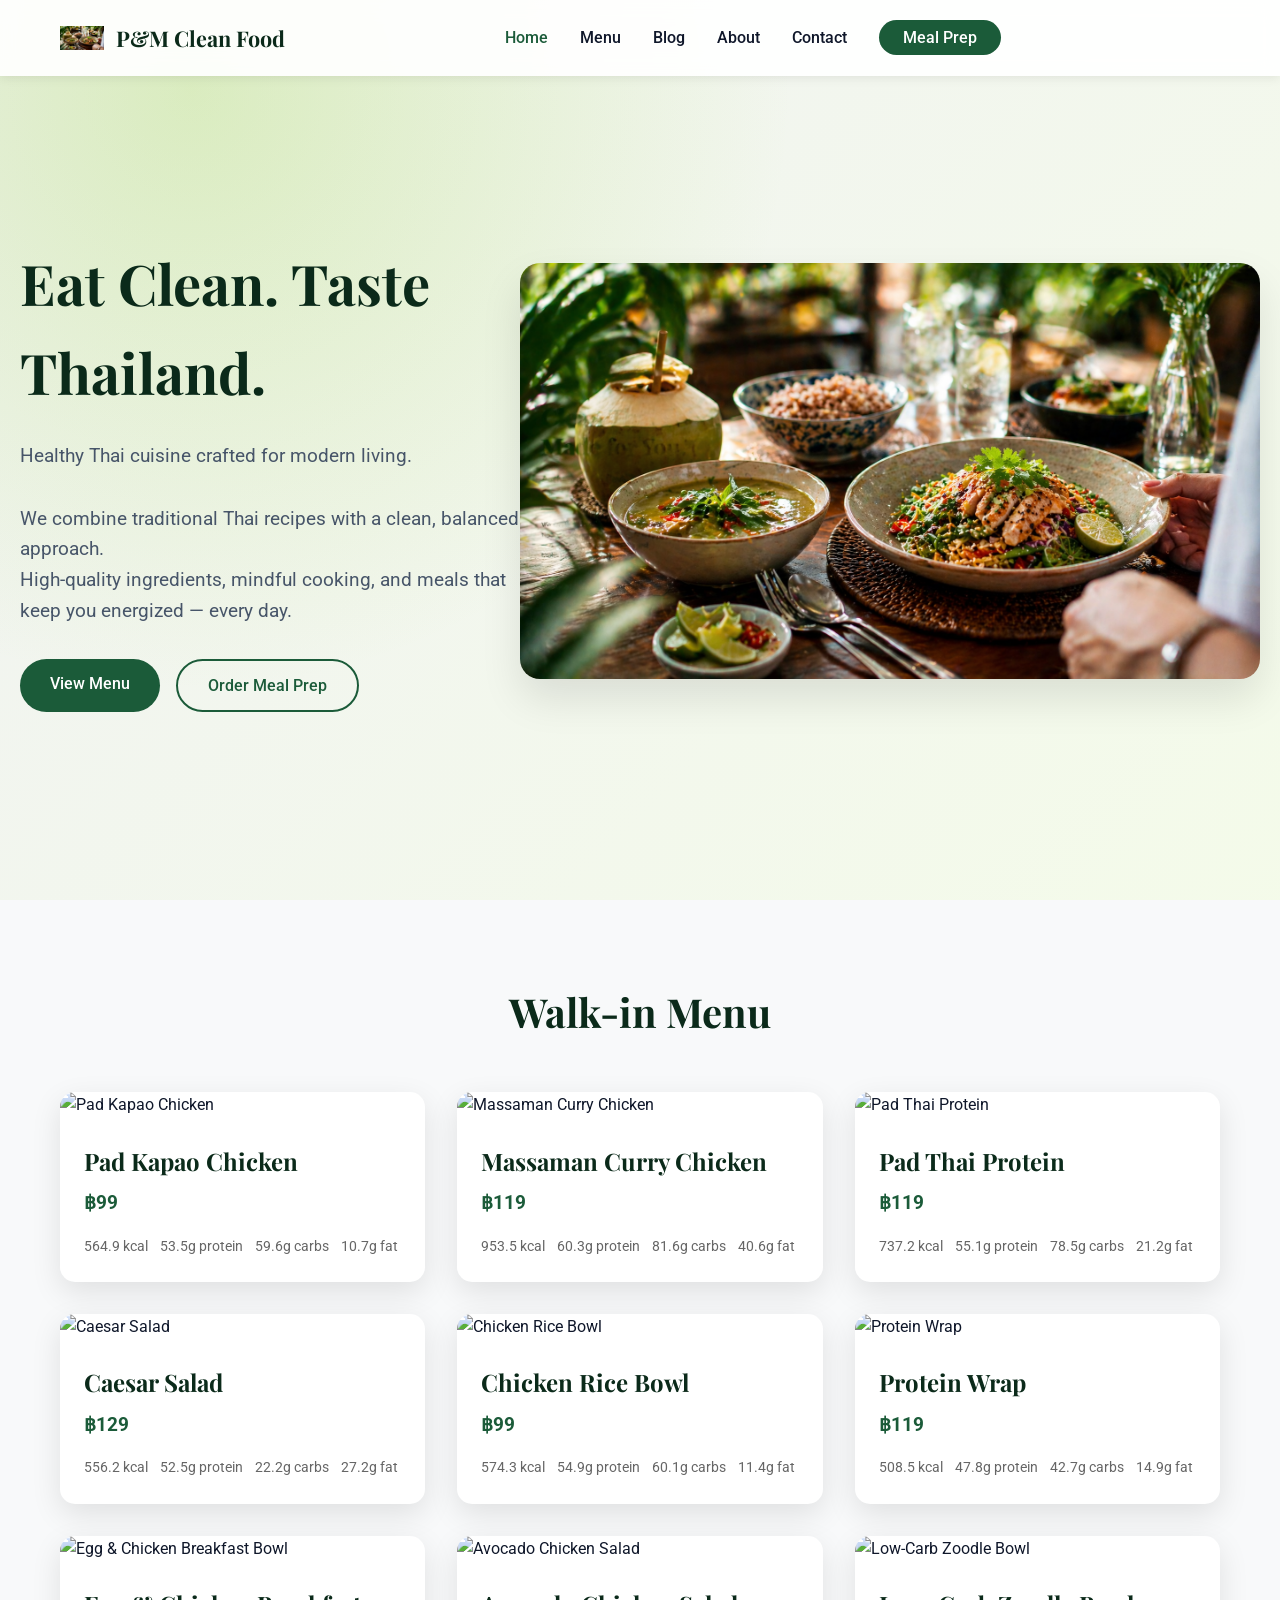
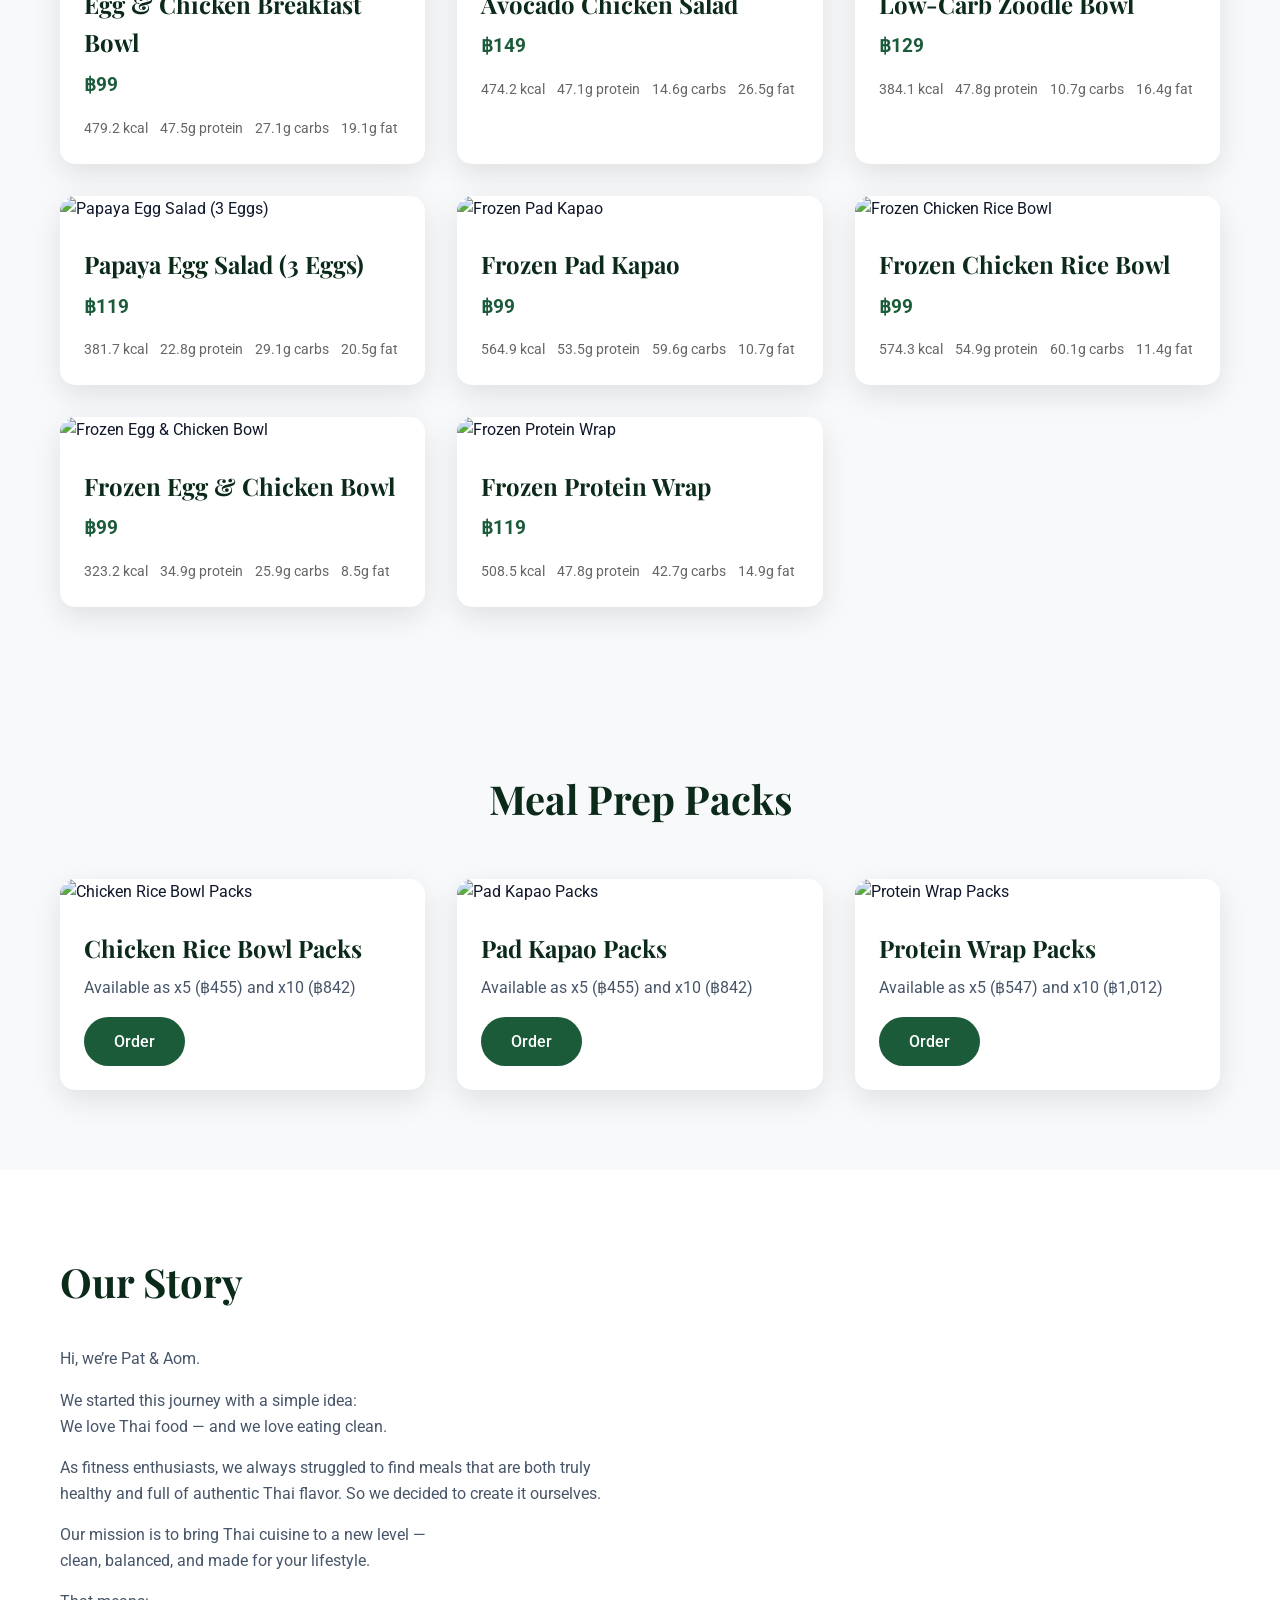
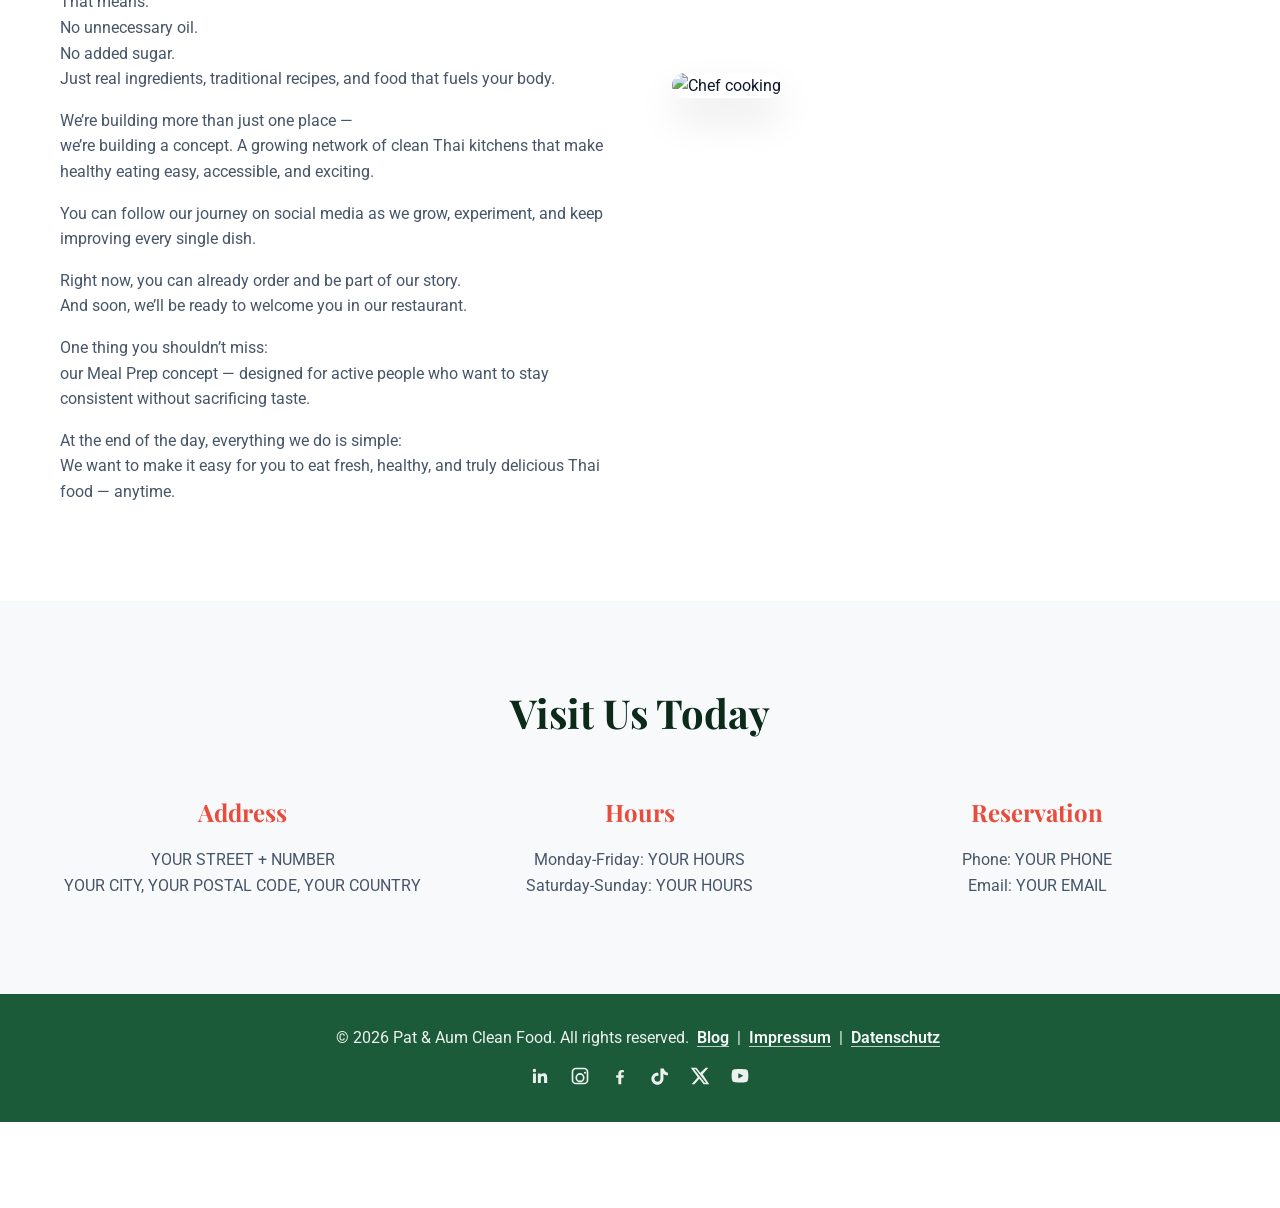
==== commit dac9899f: "Add blog articles" ====
--- a/index.html
+++ b/index.html
@@ -25,8 +25,12 @@
     <meta name="twitter:description" content="Healthy Thai meal prep and clean food. Order via WhatsApp for pickup or delivery.">
     <meta name="twitter:image" content="images/logo.png">
     <link rel="stylesheet" href="styles.css">
-    <link rel="icon" href="images/logo.png">
-    <link rel="apple-touch-icon" href="images/logo.png">
+    <link rel="icon" href="images/favicon/favicon.ico">
+    <link rel="icon" type="image/png" sizes="32x32" href="images/favicon/favicon-32x32.png">
+    <link rel="icon" type="image/png" sizes="16x16" href="images/favicon/favicon-16x16.png">
+    <link rel="apple-touch-icon" sizes="180x180" href="images/favicon/apple-touch-icon.png">
+    <link rel="icon" type="image/png" sizes="192x192" href="images/favicon/android-chrome-192x192.png">
+    <link rel="icon" type="image/png" sizes="512x512" href="images/favicon/android-chrome-512x512.png">
     <link href="https://fonts.googleapis.com/css2?family=Playfair+Display:wght@400;700&family=Roboto:wght@300;400;500&display=swap" rel="stylesheet">
 </head>
 <body>
@@ -36,12 +40,14 @@
                 <div class="logo">
                     <a href="#home" class="brand">
                         <img class="brand-logo" src="images/logo-landing.png" alt="Pat &amp; Aum Clean Food" onerror="this.onerror=null;this.src='https://images.unsplash.com/photo-1490645935967-10de6ba17061?ixlib=rb-4.0.3&auto=format&fit=crop&w=256&q=80';">
-                        <span class="brand-text">P&amp;M Clean Food</span>
+                        <span class="brand-text brand-text-full">P&amp;M Clean Food</span>
+                        <span class="brand-text brand-text-short">P&amp;A</span>
                     </a>
                 </div>
                 <ul class="nav-menu">
                     <li><a href="#home">Home</a></li>
                     <li><a href="#menu">Menu</a></li>
+                    <li><a href="blog.html">Blog</a></li>
                     <li><a href="#about">About</a></li>
                     <li><a href="#contact">Contact</a></li>
                     <li><a href="meal-prep.html" class="nav-cta">Meal Prep</a></li>
@@ -329,7 +335,7 @@
 
     <footer>
         <div class="container">
-            <p>&copy; 2026 Pat &amp; Aum Clean Food. All rights reserved. <a href="impressum.html">Impressum</a> | <a href="datenschutz.html">Datenschutz</a></p>
+            <p>&copy; 2026 Pat &amp; Aum Clean Food. All rights reserved. <a href="blog.html">Blog</a> | <a href="impressum.html">Impressum</a> | <a href="datenschutz.html">Datenschutz</a></p>
             <div class="footer-social">
                 <a href="#" target="_blank" rel="noopener noreferrer" aria-label="LinkedIn">
                     <svg viewBox="0 0 24 24" role="img" aria-hidden="true"><path d="M20.45 20.45h-3.56v-5.4c0-1.29-.02-2.95-1.8-2.95-1.8 0-2.08 1.4-2.08 2.86v5.49H9.45V9h3.42v1.56h.05c.48-.9 1.65-1.85 3.39-1.85 3.63 0 4.3 2.39 4.3 5.49v6.25zM5.34 7.43a2.06 2.06 0 1 1 0-4.12 2.06 2.06 0 0 1 0 4.12zM7.12 20.45H3.56V9h3.56v11.45z"/></svg>
--- a/styles.css
+++ b/styles.css
@@ -119,6 +119,10 @@
     white-space: nowrap;
     overflow: hidden;
     text-overflow: ellipsis;
+}
+
+.brand-text-short {
+    display: none;
 }
 
 .nav-menu {
@@ -409,6 +413,133 @@
     fill: #ffffff;
 }
 
+/* Blog */
+.blog-page,
+.blog-article-page {
+    background: var(--surface);
+    min-height: 100vh;
+}
+
+.blog-hero {
+    padding: 140px 20px 70px;
+    text-align: center;
+    background: linear-gradient(135deg, var(--brand-50) 0%, #ffffff 100%);
+}
+
+.section-kicker {
+    color: var(--primary);
+    font-weight: 700;
+    letter-spacing: 0.08em;
+    margin-bottom: 0.75rem;
+    text-transform: uppercase;
+}
+
+.blog-hero h1 {
+    color: var(--brand-900);
+    font-size: 3rem;
+    margin-bottom: 1rem;
+}
+
+.blog-hero p {
+    color: var(--text-light);
+    font-size: 1.15rem;
+    margin: 0 auto;
+    max-width: 680px;
+}
+
+.blog-list-section {
+    padding: 70px 20px;
+}
+
+.blog-grid {
+    display: grid;
+    gap: 1.5rem;
+    grid-template-columns: repeat(auto-fit, minmax(260px, 1fr));
+}
+
+.blog-card {
+    background: white;
+    border: 1px solid rgba(27, 91, 57, 0.12);
+    border-radius: 20px;
+    box-shadow: 0 14px 30px rgba(15, 23, 42, 0.08);
+    padding: 1.75rem;
+}
+
+.blog-card__meta {
+    color: var(--primary);
+    font-size: 0.88rem;
+    font-weight: 700;
+    margin-bottom: 0.75rem;
+}
+
+.blog-card h2 {
+    font-size: 1.45rem;
+    margin-bottom: 0.75rem;
+}
+
+.blog-card h2 a {
+    color: var(--brand-900);
+    text-decoration: none;
+}
+
+.blog-card p {
+    color: var(--text-light);
+    line-height: 1.7;
+}
+
+.blog-card__link {
+    color: var(--primary);
+    display: inline-block;
+    font-weight: 700;
+    margin-top: 1rem;
+    text-decoration: none;
+}
+
+.blog-article {
+    background: white;
+    border-radius: 24px;
+    box-shadow: 0 18px 45px rgba(15, 23, 42, 0.08);
+    line-height: 1.8;
+    margin-bottom: 70px;
+    margin-top: 130px;
+    max-width: 860px;
+    padding: 3rem;
+}
+
+.blog-back {
+    color: var(--primary);
+    display: inline-block;
+    font-weight: 700;
+    margin-bottom: 1.5rem;
+    text-decoration: none;
+}
+
+.blog-article h1 {
+    color: var(--brand-900);
+    font-size: 2.75rem;
+    line-height: 1.15;
+    margin-bottom: 1.5rem;
+}
+
+.blog-article h2 {
+    color: var(--brand-900);
+    font-size: 1.7rem;
+    margin: 2rem 0 0.85rem;
+}
+
+.blog-article p,
+.blog-article li {
+    color: var(--text);
+    font-size: 1.05rem;
+}
+
+.blog-article ul {
+    background: var(--brand-50);
+    border-radius: 16px;
+    margin: 1rem 0 1.5rem;
+    padding: 1.25rem 1.5rem 1.25rem 2.25rem;
+}
+
 .mini-cart {
     position: fixed;
     left: 0;
@@ -896,6 +1027,14 @@
         white-space: nowrap;
     }
 
+    .nav-actions {
+        flex: 0 0 auto;
+    }
+
+    .brand {
+        max-width: calc(100% - 150px);
+    }
+
     .nav-menu {
         position: fixed;
         left: -100%;
@@ -991,6 +1130,23 @@
         padding: 0.85rem 16px;
     }
 
+    .mobile-cta {
+        padding: 0.42rem 0.85rem;
+        font-size: 0.88rem;
+    }
+
+    .brand {
+        max-width: calc(100% - 140px);
+    }
+
+    .brand-text-full {
+        display: none;
+    }
+
+    .brand-text-short {
+        display: inline;
+    }
+
     .brand-logo {
         width: 34px;
         height: 34px;
